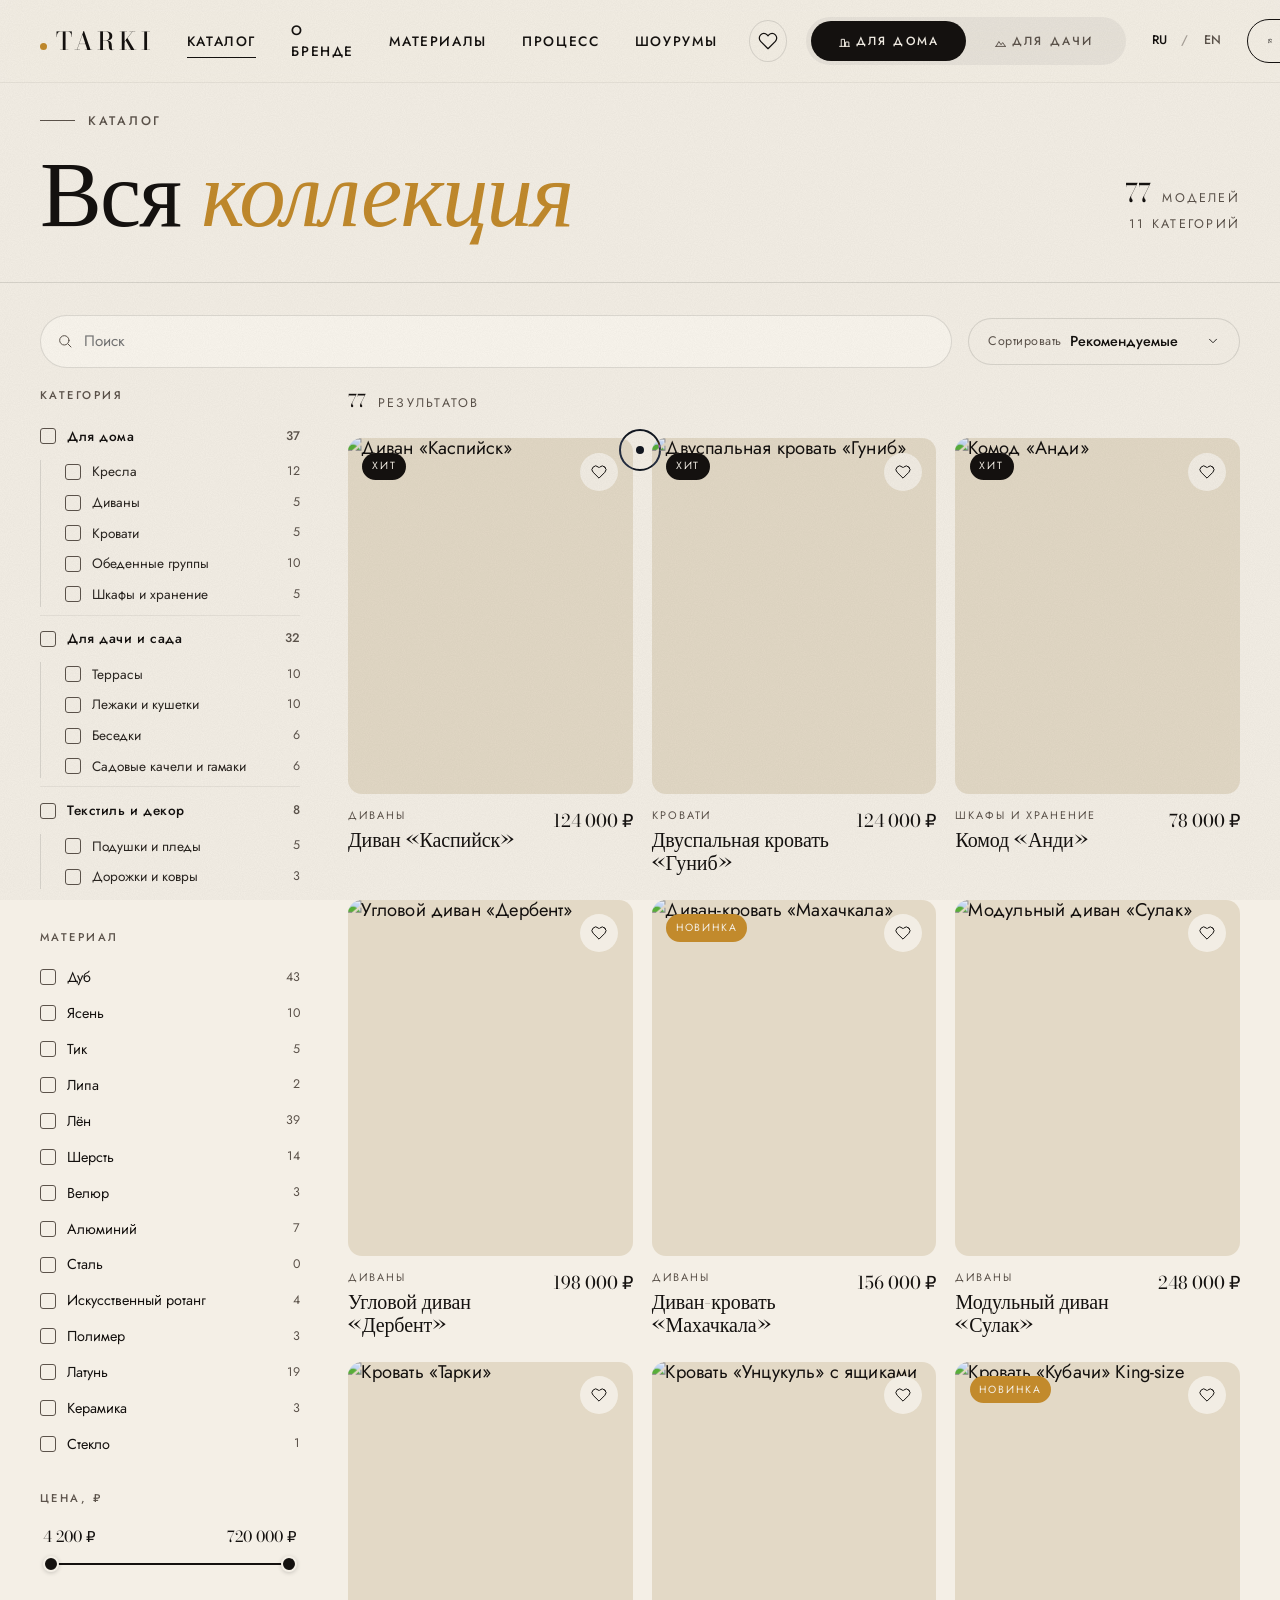
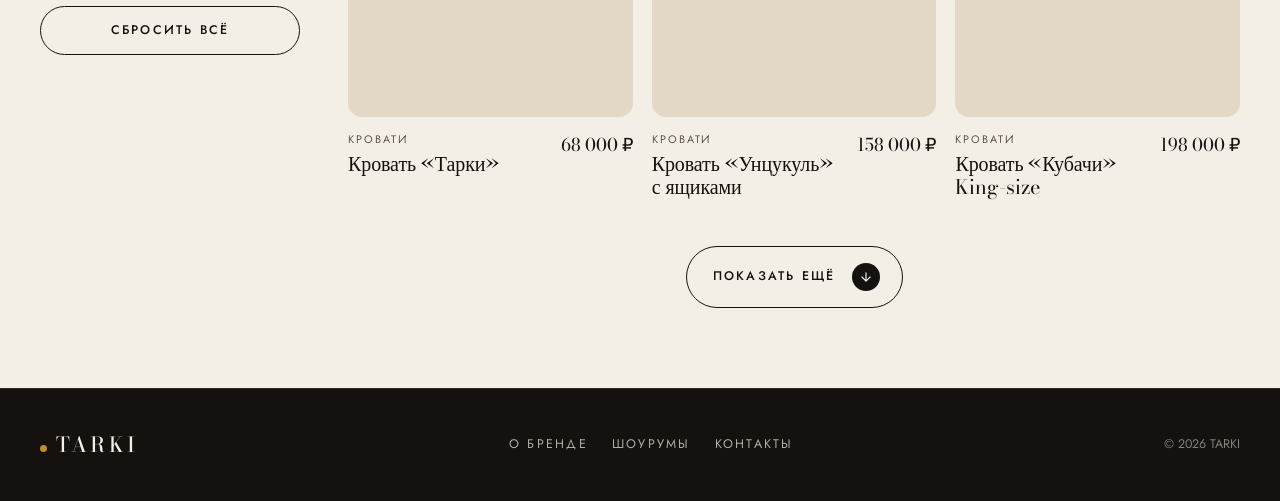
==== catalog.html @ 60099900 "Initial commit: TARKI furniture site Premium furniture brand site with dual home/dacha modes, full c" ====
<!DOCTYPE html>
<html lang="ru" data-lang="ru">
<head>
  <meta charset="UTF-8" />
  <meta name="viewport" content="width=device-width, initial-scale=1, viewport-fit=cover" />
  <meta name="theme-color" content="#14110F" />
  <meta http-equiv="Cache-Control" content="no-cache, no-store, must-revalidate" />
  <meta http-equiv="Pragma" content="no-cache" />
  <meta http-equiv="Expires" content="0" />
  <title data-ru="Каталог · TARKI" data-en="Catalog · TARKI">Каталог · TARKI</title>

  <link rel="preconnect" href="https://fonts.googleapis.com" />
  <link rel="preconnect" href="https://fonts.gstatic.com" crossorigin />
  <link rel="preconnect" href="https://images.unsplash.com" />
  <link href="https://fonts.googleapis.com/css2?family=Bodoni+Moda:ital,opsz,wght@0,6..96,400..700;1,6..96,400..700&family=Jost:wght@300;400;500;600&family=Yeseva+One&family=Spectral:ital,wght@0,300;0,400;0,500;0,600;1,400;1,500&family=Caveat:wght@500;600&display=swap" rel="stylesheet" />
  <link rel="stylesheet" href="styles.css" />
  <link rel="stylesheet" href="catalog.css" />
</head>
<body class="page-catalog">
  <div class="noise" aria-hidden="true"></div>
  <div class="cursor" aria-hidden="true"></div>
  <div class="cursor-dot" aria-hidden="true"></div>

  <!-- ============================================================
       NAV (shared)
       ============================================================ -->
  <header class="nav is-static" id="nav">
    <a href="index.html" class="brand" aria-label="TARKI">
      <span class="dot"></span>
      <span>TARKI</span>
    </a>

    <nav class="nav-menu" aria-label="Main">
      <a href="catalog.html" class="active" data-ru="Каталог" data-en="Catalog">Каталог</a>
      <a href="index.html#manifesto" data-ru="О бренде" data-en="Studio">О бренде</a>
      <a href="index.html#materials" data-ru="Материалы" data-en="Materials">Материалы</a>
      <a href="index.html#process" data-ru="Процесс" data-en="Process">Процесс</a>
      <a href="index.html#showrooms" data-ru="Шоурумы" data-en="Showrooms">Шоурумы</a>
    </nav>

    <div class="nav-right">
      <button class="icon-btn" id="openWishlist" aria-label="Избранное" data-magnetic>
        <svg viewBox="0 0 24 24" fill="none" stroke="currentColor" stroke-width="1.5" stroke-linecap="round" stroke-linejoin="round" width="20" height="20"><path d="M20.84 4.61a5.5 5.5 0 0 0-7.78 0L12 5.67l-1.06-1.06a5.5 5.5 0 0 0-7.78 7.78L12 21.23l8.84-8.84a5.5 5.5 0 0 0 0-7.78z"/></svg>
        <span class="badge" id="wishCount" hidden>0</span>
      </button>
      <div class="mode" role="group" aria-label="Стиль сайта">
        <span class="mode-pill" id="modePill"></span>
        <button data-mode-btn="city" class="active" aria-pressed="true" title="Для дома · дизайнерская мебель">
          <svg viewBox="0 0 24 24" fill="none" stroke="currentColor" stroke-width="1.8" stroke-linecap="round" stroke-linejoin="round" aria-hidden="true"><path d="M3 21h18M6 21V8h6v13M14 21v-8h6v8"/></svg>
          <span class="mode-label" data-ru="Для дома" data-en="For home">Для дома</span>
        </button>
        <button data-mode-btn="country" aria-pressed="false" title="Для дачи · загородный отдых">
          <svg viewBox="0 0 24 24" fill="none" stroke="currentColor" stroke-width="1.8" stroke-linecap="round" stroke-linejoin="round" aria-hidden="true"><path d="M3 21h18M4 21l5-9 4 6 3-4 5 7"/></svg>
          <span class="mode-label" data-ru="Для дачи" data-en="For dacha">Для дачи</span>
        </button>
      </div>
      <div class="lang" role="group" aria-label="Language">
        <button data-lang-btn="ru" class="active" aria-pressed="true">RU</button>
        <span class="sep">/</span>
        <button data-lang-btn="en" aria-pressed="false">EN</button>
      </div>
      <a class="btn-wa" href="https://wa.me/79280000000" data-magnetic target="_blank" rel="noopener">
        <svg viewBox="0 0 24 24" fill="currentColor" aria-hidden="true">
          <path d="M17.472 14.382c-.297-.149-1.758-.867-2.03-.967-.273-.099-.471-.148-.67.15-.197.297-.767.966-.94 1.164-.173.199-.347.223-.644.075-.297-.15-1.255-.463-2.39-1.475-.883-.788-1.48-1.761-1.653-2.059-.173-.297-.018-.458.13-.606.134-.133.298-.347.446-.52.149-.174.198-.298.298-.497.099-.198.05-.371-.025-.52-.075-.149-.669-1.612-.916-2.207-.242-.579-.487-.5-.669-.51-.173-.008-.371-.01-.57-.01-.198 0-.52.074-.792.372-.272.297-1.04 1.016-1.04 2.479 0 1.462 1.065 2.875 1.213 3.074.149.198 2.096 3.2 5.077 4.487.709.306 1.262.489 1.694.625.712.227 1.36.195 1.871.118.571-.085 1.758-.719 2.006-1.413.248-.694.248-1.289.173-1.413-.074-.124-.272-.198-.57-.347m-5.421 7.403h-.004a9.87 9.87 0 01-5.031-1.378l-.361-.214-3.741.982.998-3.648-.235-.374a9.86 9.86 0 01-1.51-5.26c.001-5.45 4.436-9.884 9.888-9.884 2.64 0 5.122 1.03 6.988 2.898a9.825 9.825 0 012.893 6.994c-.003 5.45-4.437 9.884-9.885 9.884m8.413-18.297A11.815 11.815 0 0012.05 0C5.495 0 .16 5.335.157 11.892c0 2.096.547 4.142 1.588 5.945L.057 24l6.305-1.654a11.882 11.882 0 005.683 1.448h.005c6.554 0 11.89-5.335 11.893-11.893A11.821 11.821 0 0020.885 3.488"/>
        </svg>
        <span>WhatsApp</span>
      </a>
      <button class="menu-toggle" aria-label="Меню" aria-expanded="false" id="menuToggle"><span></span><span></span></button>
    </div>
  </header>

  <nav class="mobile-panel" aria-label="Mobile" id="mobilePanel">
    <a href="catalog.html"><span>01</span><span data-ru="Каталог" data-en="Catalog">Каталог</span></a>
    <a href="index.html#manifesto"><span>02</span><span data-ru="О бренде" data-en="Studio">О бренде</span></a>
    <a href="index.html#materials"><span>03</span><span data-ru="Материалы" data-en="Materials">Материалы</span></a>
    <a href="index.html#process"><span>04</span><span data-ru="Процесс" data-en="Process">Процесс</span></a>
    <a href="index.html#showrooms"><span>05</span><span data-ru="Шоурумы" data-en="Showrooms">Шоурумы</span></a>
    <a href="index.html#contact"><span>06</span><span data-ru="Контакты" data-en="Contact">Контакты</span></a>
  </nav>

  <!-- ============================================================
       CATALOG HEADER
       ============================================================ -->
  <section class="cat-hero">
    <div class="container">
      <p class="eyebrow" data-ru="Каталог" data-en="Catalog">Каталог</p>
      <div class="cat-hero-row">
        <h1 class="serif" data-ru="Вся <em>коллекция</em>" data-en="Full <em>collection</em>">Вся <em>коллекция</em></h1>
        <div class="cat-hero-meta">
          <div><span class="num serif" id="totalCount">—</span> <span id="totalCountLabel" data-ru="моделей" data-en="pieces">моделей</span></div>
          <div><span id="categoriesCount">—</span> <span data-ru="категорий" data-en="categories">категорий</span></div>
        </div>
      </div>
    </div>
  </section>

  <!-- ============================================================
       CATALOG LAYOUT
       ============================================================ -->
  <section class="cat-layout">
    <div class="container">
      <!-- Search + sort + count bar -->
      <div class="toolbar">
        <div class="search-wrap">
          <svg viewBox="0 0 24 24" fill="none" stroke="currentColor" stroke-width="1.5" stroke-linecap="round" stroke-linejoin="round" aria-hidden="true"><circle cx="11" cy="11" r="7"/><path d="m21 21-4.3-4.3"/></svg>
          <input type="search" id="searchInput" placeholder="Поиск" data-placeholder-ru="Поиск по каталогу — «лежак», «дуб», «8 персон»" data-placeholder-en="Search the catalog — «lounger», «oak», «8 seats»" autocomplete="off" />
          <button class="search-clear" id="searchClear" aria-label="Очистить" hidden>
            <svg viewBox="0 0 24 24" fill="none" stroke="currentColor" stroke-width="1.5" stroke-linecap="round" stroke-linejoin="round" width="14" height="14"><path d="M18 6 6 18M6 6l12 12"/></svg>
          </button>
        </div>
        <div class="tool-right">
          <button class="filter-toggle" id="openFilters" aria-controls="filters">
            <svg viewBox="0 0 24 24" fill="none" stroke="currentColor" stroke-width="1.5" stroke-linecap="round" stroke-linejoin="round" width="16" height="16"><path d="M3 6h18M6 12h12M10 18h4"/></svg>
            <span data-ru="Фильтры" data-en="Filters">Фильтры</span>
            <span class="badge" id="filterCount" hidden>0</span>
          </button>
          <div class="sort-wrap">
            <label for="sortSelect" data-ru="Сортировать" data-en="Sort">Сортировать</label>
            <select id="sortSelect">
              <option value="featured" data-ru="Рекомендуемые" data-en="Featured">Рекомендуемые</option>
              <option value="new" data-ru="Сначала новинки" data-en="Newest first">Сначала новинки</option>
              <option value="price-asc" data-ru="Цена ↑" data-en="Price ↑">Цена ↑</option>
              <option value="price-desc" data-ru="Цена ↓" data-en="Price ↓">Цена ↓</option>
              <option value="name" data-ru="По названию" data-en="By name">По названию</option>
            </select>
            <svg viewBox="0 0 24 24" fill="none" stroke="currentColor" stroke-width="1.5" stroke-linecap="round" stroke-linejoin="round" width="14" height="14" aria-hidden="true"><path d="m6 9 6 6 6-6"/></svg>
          </div>
        </div>
      </div>

      <!-- Active filter chips -->
      <div class="chips" id="chips" hidden></div>

      <div class="cat-grid-wrap">
        <!-- FILTERS sidebar -->
        <aside class="filters" id="filters">
          <div class="filters-head">
            <h3 data-ru="Фильтры" data-en="Filters">Фильтры</h3>
            <button id="closeFilters" class="close-filters" aria-label="Закрыть фильтры">
              <svg viewBox="0 0 24 24" fill="none" stroke="currentColor" stroke-width="1.5" stroke-linecap="round" stroke-linejoin="round" width="20" height="20"><path d="M18 6 6 18M6 6l12 12"/></svg>
            </button>
          </div>

          <div class="filter-group">
            <h4 class="filter-title" data-ru="Категория" data-en="Category">Категория</h4>
            <ul class="filter-list" id="filterCategory"></ul>
          </div>

          <div class="filter-group">
            <h4 class="filter-title" data-ru="Материал" data-en="Material">Материал</h4>
            <ul class="filter-list" id="filterMaterial"></ul>
          </div>

          <div class="filter-group">
            <h4 class="filter-title" data-ru="Цена, ₽" data-en="Price, ₽">Цена, ₽</h4>
            <div class="range">
              <div class="range-vals">
                <span id="priceMinVal">0</span>
                <span id="priceMaxVal">0</span>
              </div>
              <div class="range-track">
                <div class="range-fill" id="rangeFill"></div>
                <input type="range" id="priceMin" min="0" max="100" step="1" value="0" />
                <input type="range" id="priceMax" min="0" max="100" step="1" value="100" />
              </div>
            </div>
          </div>

          <div class="filter-group" data-mode-scope="country">
            <h4 class="filter-title" data-ru="Вместимость" data-en="Capacity">Вместимость</h4>
            <ul class="filter-list" id="filterCapacity">
              <li><label><input type="checkbox" data-cap="1"/><span data-ru="1 место" data-en="1 seat">1 место</span></label></li>
              <li><label><input type="checkbox" data-cap="2"/><span data-ru="2 места" data-en="2 seats">2 места</span></label></li>
              <li><label><input type="checkbox" data-cap="4"/><span data-ru="3–4 персоны" data-en="3–4 people">3–4 персоны</span></label></li>
              <li><label><input type="checkbox" data-cap="8"/><span data-ru="5–8 персон" data-en="5–8 people">5–8 персон</span></label></li>
              <li><label><input type="checkbox" data-cap="12"/><span data-ru="9–12 персон" data-en="9–12 people">9–12 персон</span></label></li>
              <li><label><input type="checkbox" data-cap="20"/><span data-ru="13+ персон" data-en="13+ people">13+ персон</span></label></li>
            </ul>
          </div>

          <div class="filter-group" data-mode-scope="country">
            <h4 class="filter-title" data-ru="Сценарий" data-en="Scenario">Сценарий</h4>
            <ul class="filter-list" id="filterScenario">
              <li><label><input type="checkbox" data-scn="intimate"/><span data-ru="Для двоих и уединения" data-en="Intimate / two-person">Для двоих и уединения</span></label></li>
              <li><label><input type="checkbox" data-scn="family"/><span data-ru="Для семьи (3–6 чел.)" data-en="Family (3–6)">Для семьи (3–6 чел.)</span></label></li>
              <li><label><input type="checkbox" data-scn="gathering"/><span data-ru="Для большой компании (7+)" data-en="Large gathering (7+)">Для большой компании (7+)</span></label></li>
              <li><label><input type="checkbox" data-scn="dining"/><span data-ru="Для застолий" data-en="Dining">Для застолий</span></label></li>
              <li><label><input type="checkbox" data-scn="garden"/><span data-ru="В сад и у бассейна" data-en="Garden & poolside">В сад и у бассейна</span></label></li>
            </ul>
          </div>

          <div class="filter-group" data-mode-scope="country">
            <h4 class="filter-title" data-ru="Особое" data-en="Tag">Особое</h4>
            <ul class="filter-list">
              <li><label><input type="checkbox" id="flagNew"/><span data-ru="Новинки" data-en="New">Новинки</span></label></li>
              <li><label><input type="checkbox" id="flagBest"/><span data-ru="Хит сезона" data-en="Bestseller">Хит сезона</span></label></li>
            </ul>
          </div>

          <button class="reset-btn" id="resetFilters" data-ru="Сбросить всё" data-en="Reset all">Сбросить всё</button>
        </aside>

        <!-- PRODUCT GRID -->
        <div class="cat-main">
          <div class="result-count">
            <span id="resultCount">62</span>
            <span data-ru="результатов" data-en="results">результатов</span>
          </div>

          <div class="product-grid" id="productGrid">
            <!-- cards injected by catalog.js -->
          </div>

          <!-- empty state -->
          <div class="empty" id="emptyState" hidden>
            <svg viewBox="0 0 64 64" fill="none" stroke="currentColor" stroke-width="1.2" width="48" height="48"><circle cx="28" cy="28" r="20"/><path d="m44 44 14 14"/></svg>
            <h3 class="serif" data-ru="Ничего не нашлось" data-en="No matches">Ничего не нашлось</h3>
            <p data-ru="Попробуйте сбросить фильтры или изменить поисковый запрос." data-en="Try resetting filters or changing the search query.">Попробуйте сбросить фильтры или изменить поисковый запрос.</p>
            <button class="reset-btn" onclick="document.getElementById('resetFilters').click()" data-ru="Сбросить фильтры" data-en="Reset filters">Сбросить фильтры</button>
          </div>

          <div class="load-more-wrap" id="loadMoreWrap" hidden>
            <button class="load-more" id="loadMoreBtn" data-magnetic>
              <span data-ru="Показать ещё" data-en="Load more">Показать ещё</span>
              <span class="arrow"><svg viewBox="0 0 24 24" fill="none" stroke="currentColor" stroke-width="2" stroke-linecap="round" stroke-linejoin="round" width="14" height="14"><path d="M12 5v14M5 12l7 7 7-7"/></svg></span>
            </button>
          </div>
        </div>
      </div>
    </div>
  </section>

  <!-- backdrop for filters drawer on mobile -->
  <div class="backdrop" id="backdrop"></div>

  <!-- ============================================================
       QUICK VIEW modal
       ============================================================ -->
  <div class="quickview" id="quickview" aria-hidden="true">
    <div class="qv-backdrop"></div>
    <div class="qv-panel">
      <button class="qv-close" id="qvClose" aria-label="Закрыть">
        <svg viewBox="0 0 24 24" fill="none" stroke="currentColor" stroke-width="1.5" stroke-linecap="round" stroke-linejoin="round" width="22" height="22"><path d="M18 6 6 18M6 6l12 12"/></svg>
      </button>
      <div class="qv-content" id="qvContent"><!-- injected --></div>
    </div>
  </div>

  <!-- ============================================================
       WISHLIST drawer
       ============================================================ -->
  <div class="wishlist" id="wishlist" aria-hidden="true">
    <div class="wl-backdrop"></div>
    <div class="wl-panel">
      <div class="wl-head">
        <h3 class="serif" data-ru="Избранное" data-en="Wishlist">Избранное</h3>
        <button class="wl-close" id="wlClose" aria-label="Закрыть">
          <svg viewBox="0 0 24 24" fill="none" stroke="currentColor" stroke-width="1.5" stroke-linecap="round" stroke-linejoin="round" width="22" height="22"><path d="M18 6 6 18M6 6l12 12"/></svg>
        </button>
      </div>
      <div class="wl-body" id="wlBody"><!-- injected --></div>
    </div>
  </div>

  <!-- ============================================================
       FOOTER (mini)
       ============================================================ -->
  <footer class="footer-mini">
    <div class="container">
      <a href="index.html" class="brand" style="color:var(--paper)"><span class="dot"></span><span>TARKI</span></a>
      <div class="foot-links">
        <a href="index.html#manifesto" data-ru="О бренде" data-en="Studio">О бренде</a>
        <a href="index.html#showrooms" data-ru="Шоурумы" data-en="Showrooms">Шоурумы</a>
        <a href="index.html#contact" data-ru="Контакты" data-en="Contact">Контакты</a>
      </div>
      <div class="foot-cr">© 2026 TARKI</div>
    </div>
  </footer>

  <script src="products.js"></script>
  <script src="affinity.js"></script>
  <script src="wishlist.js"></script>
  <script src="script.js"></script>
  <script src="catalog.js"></script>
</body>
</html>
---- styles.css ----
/* ==========================================================================
   TARKI — Premium dacha furniture, Dagestan
   Design system: warm minimalism, editorial type, slow ceremonial motion
   ========================================================================== */

:root {
  /* ----- CITY (default) — warm naturals with deep amber accent ----- */
  --ink:          #14110F;
  --ink-soft:     #2A2520;
  --ink-mute:     #5C534B;
  --paper:        #F4EFE6;
  --paper-warm:   #EFE7D8;
  --paper-soft:   #FAF6EE;
  --linen:        #E3D9C6;
  --clay:         #B45A2A;
  --ochre:        #C28A2C;
  --gold:         #A57821;
  --line:         rgba(20, 17, 15, 0.12);
  --line-soft:    rgba(20, 17, 15, 0.06);

  /* fonts (CITY default) */
  --font-display: 'Bodoni Moda', 'Times New Roman', serif;
  --font-body:    'Jost', system-ui, -apple-system, sans-serif;
  --font-accent:  'Bodoni Moda', serif; /* for em / italic */
  --display-letterspace: -0.02em;
  --display-line: 0.95;

  /* radius (CITY = sharper, gallery-like) */
  --radius:    4px;
  --radius-lg: 14px;

  /* fluid scale */
  --fs-xs:    clamp(0.72rem, 0.7rem + 0.1vw, 0.78rem);
  --fs-sm:    clamp(0.85rem, 0.82rem + 0.15vw, 0.95rem);
  --fs-base:  clamp(1rem, 0.95rem + 0.25vw, 1.125rem);
  --fs-lg:    clamp(1.25rem, 1.1rem + 0.7vw, 1.6rem);
  --fs-xl:    clamp(1.8rem, 1.4rem + 1.8vw, 2.8rem);
  --fs-2xl:   clamp(2.6rem, 1.8rem + 4vw, 5rem);
  --fs-3xl:   clamp(3.6rem, 2.4rem + 7vw, 9rem);
  --fs-display: clamp(4.5rem, 3rem + 12vw, 14rem);

  --gutter:  clamp(1.25rem, 4vw, 2.5rem);
  --section: clamp(5rem, 9vw, 9rem);

  --ease-out:    cubic-bezier(0.22, 1, 0.36, 1);
  --ease-in-out: cubic-bezier(0.65, 0, 0.35, 1);
  --ease-soft:   cubic-bezier(0.4, 0, 0.2, 1);
}

/* ============================================================
   COUNTRY THEME — Dagestani village
   Sun-baked clay, terracotta, vineyard green, handwoven warmth
   ============================================================ */
[data-mode="country"] {
  --ink:          #2D1F14;    /* deep peat — warmer than black */
  --ink-soft:     #3D2A1A;
  --ink-mute:     #7A5E3F;
  --paper:        #EFE0C8;    /* sun-baked clay */
  --paper-warm:   #E7D6B8;
  --paper-soft:   #F4E8D4;
  --linen:        #D9C49C;
  --clay:         #A8542C;
  --ochre:        #B8542C;    /* terracotta primary accent */
  --gold:         #5E6E3A;    /* vineyard green secondary */
  --line:         rgba(45, 31, 20, 0.18);
  --line-soft:    rgba(45, 31, 20, 0.08);

  /* fonts (COUNTRY = handcrafted antiqua) */
  --font-display: 'Yeseva One', 'Bodoni Moda', serif;
  --font-body:    'Spectral', 'Georgia', serif;
  --font-accent:  'Caveat', 'Yeseva One', cursive; /* handwritten flourish */
  --display-letterspace: 0em;
  --display-line: 1.02;

  /* organic radii */
  --radius:    6px;
  --radius-lg: 22px;
}

/* ------------ reset ------------- */
*, *::before, *::after { box-sizing: border-box; }
* { margin: 0; padding: 0; }
html { -webkit-text-size-adjust: 100%; scroll-behavior: smooth; }
body {
  font-family: var(--font-body);
  font-size: var(--fs-base);
  font-weight: 400;
  line-height: 1.55;
  color: var(--ink);
  background: var(--paper);
  -webkit-font-smoothing: antialiased;
  -moz-osx-font-smoothing: grayscale;
  text-rendering: optimizeLegibility;
  overflow-x: hidden;
  /* smooth theme transition */
  transition: background-color 0.6s var(--ease-out), color 0.6s var(--ease-out);
}
body * {
  transition-property: background-color, color, border-color, fill, stroke;
  transition-duration: 0.6s;
  transition-timing-function: cubic-bezier(0.22, 1, 0.36, 1);
}
/* Don't run theme transitions on initial load — set by JS after first paint */
.no-theme-tx, .no-theme-tx * { transition: none !important; }

/* ============================================================
   MODE TOGGLE — city / country switcher
   ============================================================ */
.mode {
  /* Grid (1fr 1fr) guarantees both buttons get exactly the same
     width regardless of which label is longer — the pill no longer
     visibly resizes when it slides between them. */
  display: inline-grid;
  grid-template-columns: 1fr 1fr;
  align-items: center;
  min-width: 320px;
  padding: 0.3rem;
  background: rgba(20,17,15,0.05);
  border-radius: 999px;
  position: relative;
}
[data-mode="country"] .mode { background: rgba(45,31,20,0.08); }
.mode button {
  display: inline-flex;
  align-items: center;
  justify-content: center;
  font-size: 0.74rem;
  letter-spacing: 0.18em;
  text-transform: uppercase;
  font-weight: 500;
  padding: 0.65rem 1rem;
  border-radius: 999px;
  color: var(--ink-mute);
  position: relative;
  transition: color 0.35s var(--ease-out);
  z-index: 1;
  white-space: nowrap;
}
.mode button.active { color: var(--paper); }
.mode .mode-pill {
  position: absolute;
  top: 4px; bottom: 4px;
  background: var(--ink);
  border-radius: 999px;
  transition: left 0.5s var(--ease-out), width 0.5s var(--ease-out);
  z-index: 0;
}
[data-mode="country"] .mode .mode-pill { background: var(--ochre); }
.mode button svg {
  width: 13px; height: 13px;
  display: inline-block;
  vertical-align: middle;
  margin-right: 0.3rem;
}

/* Hide mode toggle text on small screens */
@media (max-width: 540px) {
  .mode button .mode-label { display: none; }
  .mode button { padding: 0.4rem 0.5rem; }
  .mode button svg { margin-right: 0; }
}
img, picture, svg, video { display: block; max-width: 100%; height: auto; }
img { object-fit: cover; }
button { font: inherit; color: inherit; background: none; border: none; cursor: pointer; }
a { color: inherit; text-decoration: none; }
ul { list-style: none; }
input, textarea, select { font: inherit; color: inherit; }
::selection { background: var(--ink); color: var(--paper); }

/* ------------ typography ------------- */
.serif {
  font-family: var(--font-display);
  font-weight: 400;
  letter-spacing: var(--display-letterspace);
  line-height: var(--display-line);
}
.eyebrow {
  font-size: var(--fs-xs);
  letter-spacing: 0.22em;
  text-transform: uppercase;
  font-weight: 500;
  color: var(--ink-mute);
}
.eyebrow::before {
  content: "";
  display: inline-block;
  width: 2.2rem;
  height: 1px;
  background: currentColor;
  vertical-align: middle;
  margin-right: 0.8rem;
  transform: translateY(-2px);
}
em { font-style: italic; font-family: var(--font-accent); font-weight: 400; }
[data-mode="country"] em { font-style: normal; line-height: 0.9; }

/* ------------ utility ------------- */
.container {
  width: 100%;
  max-width: 1480px;
  margin-inline: auto;
  padding-inline: var(--gutter);
}
.section { padding-block: var(--section); }
.grid { display: grid; gap: var(--gutter); }
.flex { display: flex; }

/* ------------ noise overlay ------------- */
.noise {
  position: fixed;
  inset: 0;
  pointer-events: none;
  z-index: 80;
  opacity: 0.05;
  mix-blend-mode: multiply;
  background-image: url("data:image/svg+xml,%3Csvg viewBox='0 0 200 200' xmlns='http://www.w3.org/2000/svg'%3E%3Cfilter id='n'%3E%3CfeTurbulence type='fractalNoise' baseFrequency='0.85' numOctaves='3' stitchTiles='stitch'/%3E%3CfeColorMatrix values='0 0 0 0 0  0 0 0 0 0  0 0 0 0 0  0 0 0 0.9 0'/%3E%3C/filter%3E%3Crect width='100%25' height='100%25' filter='url(%23n)'/%3E%3C/svg%3E");
  background-size: 180px 180px;
}

/* ------------ custom cursor (desktop only) ------------- */
.cursor, .cursor-dot {
  position: fixed;
  top: 0; left: 0;
  pointer-events: none;
  z-index: 100;
  border-radius: 50%;
  transform: translate(-50%, -50%);
  transition: opacity 0.3s ease, width 0.35s var(--ease-out), height 0.35s var(--ease-out),
              background 0.3s ease, border-color 0.3s ease, mix-blend-mode 0.2s ease;
  will-change: transform;
  display: none;
}
.cursor {
  width: 42px; height: 42px;
  border: 2px solid #FFFFFF;
  mix-blend-mode: difference;
  background: transparent;
}
.cursor-dot {
  width: 8px; height: 8px;
  background: #FFFFFF;
  mix-blend-mode: difference;
}
.cursor.is-hover { width: 76px; height: 76px; border-color: #FFFFFF; background: rgba(255,255,255,0.04); }
.cursor.is-drag  { width: 96px; height: 96px; border-color: #FFFFFF; background: rgba(255,255,255,0.08); }
.cursor.is-drag::after {
  content: "→";
  position: absolute;
  inset: 0;
  display: grid;
  place-items: center;
  font-family: var(--font-display);
  color: #FFFFFF;
  font-size: 1.1rem;
}
@media (hover: hover) and (pointer: fine) {
  .cursor, .cursor-dot { display: block; }
  body { cursor: none; }
  a, button, [data-magnetic], input, textarea, select { cursor: none; }
}

/* ------------ nav ------------- */
.nav {
  position: fixed;
  top: 0; left: 0; right: 0;
  z-index: 50;
  padding: 1.25rem var(--gutter);
  display: grid;
  grid-template-columns: 1fr auto 1fr;
  align-items: center;
  gap: 2rem;
  transition: padding 0.4s var(--ease-out), background 0.4s var(--ease-out);
}
.nav.is-scrolled {
  padding-block: 0.75rem;
  background: rgba(244, 239, 230, 0.85);
  backdrop-filter: blur(20px) saturate(140%);
  -webkit-backdrop-filter: blur(20px) saturate(140%);
  border-bottom: 1px solid var(--line-soft);
}
.brand {
  display: inline-flex;
  align-items: baseline;
  gap: 0.55rem;
  font-family: var(--font-display);
  font-size: 1.55rem;
  letter-spacing: 0.16em;
  font-weight: 500;
}
.brand .dot {
  width: 7px; height: 7px;
  border-radius: 50%;
  background: var(--ochre);
  display: inline-block;
  margin-bottom: 0.18em;
}
.nav-menu {
  display: flex;
  gap: 2.2rem;
  align-items: center;
  font-size: 0.85rem;
  letter-spacing: 0.12em;
  text-transform: uppercase;
}
.nav-menu a {
  position: relative;
  padding: 0.4rem 0;
  font-weight: 500;
  color: var(--ink);
}
.nav-menu a::after {
  content: "";
  position: absolute;
  inset: auto 0 0 0;
  height: 1px;
  background: currentColor;
  transform-origin: right;
  transform: scaleX(0);
  transition: transform 0.5s var(--ease-out);
}
.nav-menu a:hover::after { transform-origin: left; transform: scaleX(1); }
.nav-right {
  display: flex;
  justify-content: flex-end;
  gap: 1.2rem;
  align-items: center;
}
.lang {
  display: flex;
  gap: 0.4rem;
  align-items: center;
  font-size: 0.78rem;
  letter-spacing: 0.18em;
  font-weight: 500;
}
.lang button {
  padding: 0.35rem 0.45rem;
  border-radius: 2px;
  color: var(--ink-mute);
  transition: color 0.3s ease;
}
.lang button.active { color: var(--ink); }
.lang .sep { color: var(--ink-mute); opacity: 0.5; }
.btn-wa {
  display: inline-flex;
  align-items: center;
  gap: 0.6rem;
  padding: 0.7rem 1.25rem;
  border: 1px solid var(--ink);
  border-radius: 999px;
  font-size: 0.8rem;
  letter-spacing: 0.16em;
  text-transform: uppercase;
  font-weight: 500;
  overflow: hidden;
  position: relative;
  isolation: isolate;
  transition: color 0.45s var(--ease-out), border-color 0.45s var(--ease-out);
}
.btn-wa::before {
  content: "";
  position: absolute;
  inset: 0;
  background: var(--ink);
  transform: translateY(100%);
  transition: transform 0.55s var(--ease-out);
  z-index: -1;
}
.btn-wa:hover { color: var(--paper); border-color: var(--ink); }
.btn-wa:hover::before { transform: translateY(0); }
.btn-wa svg { width: 16px; height: 16px; }

.menu-toggle {
  display: none;
  width: 44px; height: 44px;
  position: relative;
  border-radius: 50%;
}
.menu-toggle span {
  position: absolute;
  left: 12px; right: 12px;
  height: 1px;
  background: var(--ink);
  transition: transform 0.4s var(--ease-out), opacity 0.3s ease;
}
.menu-toggle span:nth-child(1) { top: 18px; }
.menu-toggle span:nth-child(2) { top: 26px; }
.is-mobile-open .menu-toggle span:nth-child(1) { transform: translateY(4px) rotate(45deg); }
.is-mobile-open .menu-toggle span:nth-child(2) { transform: translateY(-4px) rotate(-45deg); }

@media (max-width: 900px) {
  .nav { grid-template-columns: 1fr auto; }
  .nav-menu, .btn-wa { display: none; }
  .nav-right { gap: 0.8rem; }
  .menu-toggle { display: inline-flex; }

  .mobile-panel {
    position: fixed;
    inset: 0;
    background: var(--paper);
    z-index: 45;
    padding: 6rem var(--gutter) 2rem;
    transform: translateY(-100%);
    transition: transform 0.7s var(--ease-out);
    display: flex;
    flex-direction: column;
    gap: 2rem;
  }
  .is-mobile-open .mobile-panel { transform: translateY(0); }
  .mobile-panel a {
    font-family: var(--font-display);
    font-size: 2.2rem;
    border-bottom: 1px solid var(--line);
    padding-block: 1rem;
    display: flex;
    justify-content: space-between;
    align-items: center;
  }
  .mobile-panel a span { font-family: var(--font-body); font-size: 0.7rem; color: var(--ink-mute); letter-spacing: 0.2em; }
}
@media (min-width: 901px) {
  .mobile-panel { display: none; }
}

/* ============================================================
   HERO
   ============================================================ */
.hero {
  position: relative;
  min-height: 100vh;
  min-height: 100svh;
  display: grid;
  grid-template-rows: auto 1fr auto;
  padding: 7rem var(--gutter) 2rem;
  overflow: hidden;
  isolation: isolate;
}
.hero-bg {
  position: absolute;
  inset: 0;
  z-index: -1;
}
.hero-bg::after {
  content: "";
  position: absolute;
  inset: 0;
  background: linear-gradient(
    to bottom,
    rgba(244, 239, 230, 0) 30%,
    rgba(244, 239, 230, 0.4) 75%,
    rgba(244, 239, 230, 0.95) 100%
  );
  pointer-events: none;
}
.hero-media {
  position: absolute;
  inset: 0;
  overflow: hidden;
  clip-path: inset(8% 6% 12% 6% round 14px);
  will-change: clip-path, transform;
  transition: clip-path 1.6s var(--ease-out);
}
.hero.is-loaded .hero-media { clip-path: inset(0 0 0 0 round 0); }
.hero-media img {
  width: 100%;
  height: 100%;
  object-fit: cover;
  transform: scale(1.15);
  will-change: transform;
  transition: transform 1.8s var(--ease-out);
}
.hero.is-loaded .hero-media img { transform: scale(1); }
.hero-media::after {
  content: "";
  position: absolute;
  inset: 0;
  background: linear-gradient(to top, rgba(20,17,15,0.55) 0%, rgba(20,17,15,0.18) 40%, rgba(20,17,15,0.35) 100%);
}

.hero-top {
  position: relative;
  display: flex;
  justify-content: space-between;
  align-items: flex-start;
  color: var(--paper);
  z-index: 2;
}
.hero-top .small {
  font-size: 0.78rem;
  letter-spacing: 0.22em;
  text-transform: uppercase;
  display: flex;
  flex-direction: column;
  gap: 0.45rem;
  font-weight: 400;
}
.hero-top .small span:first-child { opacity: 0.7; }

.hero-headline {
  font-family: var(--font-display);
  font-size: var(--fs-display);
  color: var(--paper);
  line-height: 0.86;
  letter-spacing: -0.02em;
  font-weight: 400;
  position: relative;
  z-index: 2;
  align-self: end;
  margin-bottom: 4rem;
}
.hero-headline .line { display: block; overflow: hidden; padding-block: 0.04em; }
.hero-headline .line span {
  display: inline-block;
  transform: translateY(110%);
  opacity: 0;
}
.hero.is-loaded .hero-headline .line span {
  animation: rise 1.4s var(--ease-out) forwards;
}
.hero.is-loaded .hero-headline .line:nth-child(1) span { animation-delay: 0.5s; }
.hero.is-loaded .hero-headline .line:nth-child(2) span { animation-delay: 0.62s; }
.hero.is-loaded .hero-headline .line:nth-child(3) span { animation-delay: 0.74s; }
.hero-headline em { color: var(--ochre); }

@keyframes rise {
  to { transform: translateY(0); opacity: 1; }
}

.hero-bottom {
  position: relative;
  z-index: 2;
  color: var(--paper);
  display: grid;
  grid-template-columns: 1fr auto;
  gap: 2.5rem;
  align-items: end;
  padding-top: 2.5rem;
  border-top: 1px solid rgba(244, 239, 230, 0.22);
}
.hero-tag {
  max-width: 46ch;
  font-size: 1rem;
  line-height: 1.55;
  opacity: 0.92;
}
.hero-cta-row {
  display: flex;
  gap: 1rem;
  align-items: center;
}
.hero-cta {
  position: relative;
  display: inline-flex;
  align-items: center;
  gap: 1rem;
  padding: 1.1rem 1.8rem 1.1rem 2rem;
  border-radius: 999px;
  background: var(--paper);
  color: var(--ink);
  font-size: 0.82rem;
  letter-spacing: 0.18em;
  text-transform: uppercase;
  font-weight: 500;
  overflow: hidden;
  isolation: isolate;
  transition: color 0.5s var(--ease-out);
}
.hero-cta::before {
  content: "";
  position: absolute;
  inset: 0;
  background: var(--ink);
  border-radius: 999px;
  transform: scale(0);
  transform-origin: left center;
  transition: transform 0.6s var(--ease-out);
  z-index: -1;
}
.hero-cta:hover { color: var(--paper); }
.hero-cta:hover::before { transform: scale(1); }
.hero-cta .arrow {
  width: 32px; height: 32px;
  border-radius: 50%;
  display: grid; place-items: center;
  background: var(--ink);
  color: var(--paper);
  transition: background 0.4s var(--ease-out), color 0.4s var(--ease-out);
}
.hero-cta:hover .arrow { background: var(--paper); color: var(--ink); }
.hero-cta .arrow svg { width: 14px; height: 14px; }

.scroll-cue {
  position: absolute;
  left: 50%;
  bottom: 2rem;
  transform: translateX(-50%);
  z-index: 3;
  font-size: 0.7rem;
  letter-spacing: 0.3em;
  color: var(--paper);
  text-transform: uppercase;
  display: flex;
  flex-direction: column;
  align-items: center;
  gap: 0.6rem;
  opacity: 0.85;
}
.scroll-cue .bar {
  width: 1px; height: 50px;
  background: linear-gradient(to bottom, transparent, var(--paper));
  position: relative;
  overflow: hidden;
}
.scroll-cue .bar::after {
  content: "";
  position: absolute;
  inset: 0;
  background: var(--paper);
  animation: scrollPulse 2.4s var(--ease-in-out) infinite;
}
@keyframes scrollPulse {
  0%   { transform: translateY(-100%); }
  100% { transform: translateY(100%); }
}

@media (max-width: 760px) {
  .hero { padding: 5.5rem 1.25rem 1.5rem; }
  .hero-bottom { grid-template-columns: 1fr; gap: 1.4rem; padding-top: 1.6rem; }
  .hero-bottom .hero-tag { max-width: none; font-size: 0.95rem; }
  .hero-headline { margin-bottom: 1.4rem; font-size: clamp(3.6rem, 14vw, 5.5rem); }
  .hero-top { flex-direction: column; gap: 0.8rem; }
  .hero-top .small { font-size: 0.66rem; letter-spacing: 0.18em; }
  .hero-top .small:last-child { text-align: left !important; opacity: 0.7; }
  .scroll-cue { display: none; }
  .hero-cta { padding: 1rem 1.4rem 1rem 1.6rem; font-size: 0.78rem; }
  .hero-cta .arrow { width: 28px; height: 28px; }
  .hero-media { clip-path: inset(0 0 0 0 round 0); }
  .marquee-track { gap: 2.4rem; animation-duration: 28s; }
  .marquee-item { gap: 1.4rem; }
}

/* ============================================================
   MARQUEE
   ============================================================ */
.marquee {
  position: relative;
  overflow: hidden;
  padding-block: 1.5rem;
  border-top: 1px solid var(--line);
  border-bottom: 1px solid var(--line);
  background: var(--paper);
}
.marquee-track {
  display: flex;
  gap: 4rem;
  width: max-content;
  animation: marquee 38s linear infinite;
  will-change: transform;
}
.marquee:hover .marquee-track { animation-play-state: paused; }
.marquee-item {
  display: inline-flex;
  align-items: center;
  gap: 2.5rem;
  font-family: var(--font-display);
  font-style: italic;
  font-size: clamp(1.4rem, 1rem + 2vw, 2.2rem);
  color: var(--ink);
  white-space: nowrap;
}
.marquee-item .star {
  width: 22px; height: 22px;
  color: var(--ochre);
  flex-shrink: 0;
  animation: spin 14s linear infinite;
}
@keyframes marquee {
  from { transform: translate3d(0, 0, 0); }
  to   { transform: translate3d(-50%, 0, 0); }
}
@keyframes spin { to { transform: rotate(360deg); } }

/* ============================================================
   MANIFESTO
   ============================================================ */
.manifesto {
  padding-top: var(--section);
  padding-bottom: clamp(2rem, 3vw, 3.5rem);
  background: var(--paper);
}
.manifesto .container {
  display: grid;
  grid-template-columns: 1fr;
  gap: 3rem;
}
.manifesto-head {
  display: grid;
  grid-template-columns: 1fr 2fr;
  gap: 3rem;
  align-items: start;
}
.manifesto-text {
  font-family: var(--font-display);
  font-size: clamp(1.8rem, 1.2rem + 2vw, 3.1rem);
  line-height: 1.18;
  font-weight: 400;
  letter-spacing: -0.01em;
  max-width: 22ch;
}
.manifesto-text em { color: var(--ochre); }
.manifesto-side p {
  max-width: 38ch;
  font-size: 1.02rem;
  line-height: 1.7;
  color: var(--ink-soft);
  margin-bottom: 1.2rem;
}

.manifesto-grid {
  display: grid;
  grid-template-columns: repeat(12, 1fr);
  gap: 1.5rem;
  margin-top: 3rem;
}
.manifesto-grid .m-img {
  position: relative;
  overflow: hidden;
  border-radius: var(--radius-lg);
  aspect-ratio: 4/5;
}
.manifesto-grid .m-img img {
  width: 100%; height: 100%; object-fit: cover;
  transition: transform 1.2s var(--ease-out);
}
.manifesto-grid .m-img:hover img { transform: scale(1.05); }
.manifesto-grid .m-img:nth-child(1) { grid-column: 1/6; aspect-ratio: 4/5; }
.manifesto-grid .m-img:nth-child(2) { grid-column: 6/10; aspect-ratio: 4/4; margin-top: 5rem; }
.manifesto-grid .m-img:nth-child(3) { grid-column: 10/13; aspect-ratio: 3/4; }

@media (max-width: 900px) {
  .manifesto-head { grid-template-columns: 1fr; }
  .manifesto-grid .m-img:nth-child(1) { grid-column: 1/13; }
  .manifesto-grid .m-img:nth-child(2) { grid-column: 1/8; margin-top: 0; }
  .manifesto-grid .m-img:nth-child(3) { grid-column: 8/13; }
}

/* ============================================================
   SECTION HEAD common
   ============================================================ */
.section-head {
  display: grid;
  grid-template-columns: 1fr 2fr;
  gap: 3rem;
  align-items: end;
  margin-bottom: 4rem;
}
.section-head h2 {
  font-family: var(--font-display);
  font-size: var(--fs-2xl);
  line-height: 0.95;
  font-weight: 400;
  letter-spacing: -0.02em;
}
.section-head h2 em { color: var(--ochre); }
.section-head .head-side {
  max-width: 42ch;
  color: var(--ink-soft);
  font-size: 1.02rem;
  line-height: 1.65;
}
@media (max-width: 900px) {
  .section-head { grid-template-columns: 1fr; gap: 1.5rem; }
}

/* ============================================================
   COLLECTION grid (featured products)
   ============================================================ */
.collection {
  background: var(--paper-soft);
  padding-block: var(--section);
}
.collection-grid {
  display: grid;
  grid-template-columns: repeat(12, 1fr);
  grid-auto-rows: minmax(280px, auto);
  gap: 1.6rem;
  /* Crossfade when mode flips and homepage.js re-renders the slots. */
  transition: opacity 0.35s var(--ease-out);
}
.collection-grid.is-swapping { opacity: 0; }
.product {
  position: relative;
  overflow: hidden;
  border-radius: var(--radius-lg);
  background: var(--linen);
  isolation: isolate;
  transition: transform 0.7s var(--ease-out);
}
.product .img {
  position: absolute;
  inset: 0;
  overflow: hidden;
}
.product .img img {
  width: 100%; height: 100%;
  object-fit: cover;
  transform: scale(1.02);
  transition: transform 1.4s var(--ease-out), filter 0.6s ease;
  will-change: transform;
}
.product:hover .img img { transform: scale(1.07); filter: brightness(0.92); }
.product .meta {
  position: absolute;
  inset: auto 0 0 0;
  padding: 1.4rem 1.6rem 1.4rem;
  display: flex;
  justify-content: space-between;
  align-items: flex-end;
  color: var(--paper);
  z-index: 2;
}
.product .meta::before {
  content: "";
  position: absolute;
  inset: -60% 0 0 0;
  background: linear-gradient(to top, rgba(20,17,15,0.78), transparent);
  pointer-events: none;
  z-index: -1;
}
.product .meta h3 {
  font-family: var(--font-display);
  font-size: clamp(1.3rem, 0.95rem + 1.3vw, 2rem);
  font-weight: 400;
  line-height: 1.05;
}
.product .meta p {
  font-size: 0.78rem;
  text-transform: uppercase;
  letter-spacing: 0.18em;
  margin-top: 0.5rem;
  opacity: 0.85;
}
.product .price {
  font-family: var(--font-display);
  font-size: 1.1rem;
  font-weight: 400;
  white-space: nowrap;
}
.product .tag {
  position: absolute;
  top: 1.2rem;
  left: 1.2rem;
  z-index: 2;
  font-size: 0.7rem;
  letter-spacing: 0.18em;
  text-transform: uppercase;
  background: rgba(244, 239, 230, 0.92);
  color: var(--ink);
  padding: 0.4rem 0.7rem;
  border-radius: 999px;
  backdrop-filter: blur(8px);
}
.product .circle-cta {
  position: absolute;
  top: 1.2rem;
  right: 1.2rem;
  width: 48px; height: 48px;
  border-radius: 50%;
  background: var(--paper);
  color: var(--ink);
  display: grid; place-items: center;
  z-index: 2;
  transform: scale(0.7) rotate(-30deg);
  opacity: 0;
  transition: transform 0.55s var(--ease-out), opacity 0.4s ease;
}
.product:hover .circle-cta { transform: scale(1) rotate(0deg); opacity: 1; }
.product .circle-cta svg { width: 16px; height: 16px; }

.product--lg { grid-column: span 8; grid-row: span 2; min-height: 560px; }
.product--md { grid-column: span 4; grid-row: span 1; min-height: 280px; }
.product--wide { grid-column: span 6; min-height: 360px; }
.product--narrow { grid-column: span 6; min-height: 360px; }

@media (max-width: 900px) {
  .product--lg, .product--md, .product--wide, .product--narrow { grid-column: span 12; min-height: 360px; }
}

/* ============================================================
   CATEGORIES rail (horizontal scroll)
   ============================================================ */
.categories {
  padding-block: var(--section);
  background: var(--paper);
  position: relative;
}
.cat-rail {
  display: flex;
  gap: 1.5rem;
  overflow-x: auto;
  scroll-snap-type: x mandatory;
  padding-inline: var(--gutter);
  padding-block: 2rem;
  scrollbar-width: none;
  -webkit-overflow-scrolling: touch;
  /* Crossfade when mode flips and homepage.js re-orders the cards. */
  transition: opacity 0.35s var(--ease-out);
}
.cat-rail.is-swapping { opacity: 0; }
.cat-rail::-webkit-scrollbar { display: none; }
.cat-card {
  flex: 0 0 clamp(280px, 28vw, 420px);
  scroll-snap-align: start;
  display: block;
  position: relative;
  border-radius: var(--radius-lg);
  overflow: hidden;
  aspect-ratio: 3/4;
  isolation: isolate;
  background: var(--linen);
}
.cat-card img {
  width: 100%; height: 100%; object-fit: cover;
  transform: scale(1.04);
  transition: transform 1.2s var(--ease-out);
}
.cat-card:hover img { transform: scale(1.1); }
.cat-card::after {
  content: "";
  position: absolute;
  inset: 0;
  background: linear-gradient(to top, rgba(20,17,15,0.55), transparent 55%);
}
.cat-card .label {
  position: absolute;
  inset: auto 1.2rem 1.2rem 1.2rem;
  z-index: 2;
  color: var(--paper);
  display: flex;
  justify-content: space-between;
  align-items: flex-end;
}
.cat-card .label h3 {
  font-family: var(--font-display);
  font-size: clamp(1.4rem, 1rem + 1.3vw, 2rem);
  font-weight: 400;
  line-height: 1.05;
}
.cat-card .label small {
  font-size: 0.72rem;
  letter-spacing: 0.18em;
  text-transform: uppercase;
  opacity: 0.85;
}
.cat-card .num {
  position: absolute;
  top: 1.2rem;
  left: 1.2rem;
  font-family: var(--font-display);
  font-size: 1rem;
  color: var(--paper);
  letter-spacing: 0.1em;
  z-index: 2;
}

/* ============================================================
   MATERIALS — split scroll
   ============================================================ */
.materials {
  background: var(--ink);
  color: var(--paper);
  padding-block: var(--section);
  position: relative;
}
.materials .eyebrow { color: var(--paper); opacity: 0.6; }
.materials .section-head h2 { color: var(--paper); }
.materials .section-head .head-side { color: rgba(244, 239, 230, 0.7); }
.mat-grid {
  display: grid;
  grid-template-columns: repeat(4, 1fr);
  gap: 0;
  border-top: 1px solid rgba(244, 239, 230, 0.12);
}
.mat {
  padding: 2.5rem 1.6rem;
  border-right: 1px solid rgba(244, 239, 230, 0.12);
  transition: background 0.5s var(--ease-out);
  cursor: pointer;
  display: flex;
  flex-direction: column;
  gap: 1rem;
  min-height: 360px;
  position: relative;
  overflow: hidden;
}
.mat:last-child { border-right: none; }
.mat .num {
  font-family: var(--font-display);
  font-size: 0.9rem;
  letter-spacing: 0.15em;
  color: var(--ochre);
}
.mat h4 {
  font-family: var(--font-display);
  font-size: clamp(1.8rem, 1.2rem + 1.6vw, 2.8rem);
  font-weight: 400;
  line-height: 1;
  margin-top: auto;
}
.mat p {
  font-size: 0.95rem;
  line-height: 1.6;
  color: rgba(244, 239, 230, 0.7);
  max-width: 32ch;
}
.mat .mat-img {
  position: absolute;
  inset: 0;
  z-index: 0;
  opacity: 0;
  transition: opacity 0.6s var(--ease-out);
  pointer-events: none;
}
.mat .mat-img img { width: 100%; height: 100%; object-fit: cover; filter: brightness(0.55) saturate(0.85); }
.mat:hover .mat-img { opacity: 0.55; }
.mat:hover { background: rgba(255,255,255,0.02); }
.mat > *:not(.mat-img) { position: relative; z-index: 1; }

@media (max-width: 900px) {
  .mat-grid { grid-template-columns: 1fr 1fr; }
  .mat:nth-child(2n) { border-right: none; }
  .mat:nth-child(-n+2) { border-bottom: 1px solid rgba(244, 239, 230, 0.12); }
}
@media (max-width: 540px) {
  .mat-grid { grid-template-columns: 1fr; }
  .mat { border-right: none; border-bottom: 1px solid rgba(244, 239, 230, 0.12); min-height: 280px; }
  .mat:last-child { border-bottom: none; }
}

/* ============================================================
   PROCESS — sticky vertical
   ============================================================ */
.process {
  padding-block: var(--section);
  background: var(--paper);
}
.process-wrap {
  display: grid;
  grid-template-columns: 1fr 1fr;
  gap: 4rem;
  align-items: start;
}
.process-sticky {
  position: sticky;
  top: 12vh;
  height: 70vh;
  border-radius: var(--radius-lg);
  overflow: hidden;
  background: var(--linen);
}
.process-sticky-imgs {
  position: relative;
  width: 100%; height: 100%;
}
.process-sticky-imgs img {
  position: absolute;
  inset: 0;
  width: 100%; height: 100%;
  object-fit: cover;
  opacity: 0;
  transform: scale(1.06);
  transition: opacity 0.9s var(--ease-out), transform 1.4s var(--ease-out);
}
.process-sticky-imgs img.active { opacity: 1; transform: scale(1); }

.process-steps {
  display: flex;
  flex-direction: column;
  gap: 4rem;
}
.step {
  display: grid;
  grid-template-columns: auto 1fr;
  gap: 1.6rem;
  padding-block: 1.5rem;
  border-top: 1px solid var(--line);
}
.step:first-child { border-top: none; padding-top: 0; }
.step .step-num {
  font-family: var(--font-display);
  font-size: 1.1rem;
  letter-spacing: 0.12em;
  color: var(--ochre);
}
.step h3 {
  font-family: var(--font-display);
  font-size: clamp(1.6rem, 1.1rem + 1.3vw, 2.4rem);
  font-weight: 400;
  margin-bottom: 0.8rem;
  line-height: 1.05;
}
.step p {
  font-size: 1rem;
  line-height: 1.65;
  color: var(--ink-soft);
  max-width: 42ch;
}

@media (max-width: 900px) {
  .process-wrap { grid-template-columns: 1fr; }
  .process-sticky { position: relative; top: auto; height: 60vh; }
}

/* ============================================================
   STATS
   ============================================================ */
.stats {
  padding-block: var(--section);
  background: var(--paper-warm);
}
.stats-grid {
  display: grid;
  grid-template-columns: repeat(4, 1fr);
  gap: 0;
  border-top: 1px solid var(--line);
  border-bottom: 1px solid var(--line);
}
.stat {
  padding: 3rem 1.4rem;
  border-right: 1px solid var(--line);
  display: flex;
  flex-direction: column;
  gap: 0.6rem;
}
.stat:last-child { border-right: none; }
.stat .num {
  font-family: var(--font-display);
  font-size: clamp(3rem, 2rem + 4vw, 5.5rem);
  line-height: 0.92;
  font-weight: 400;
  letter-spacing: -0.02em;
}
.stat .num em { color: var(--ochre); }
.stat .lbl {
  font-size: 0.78rem;
  letter-spacing: 0.18em;
  text-transform: uppercase;
  color: var(--ink-mute);
  max-width: 24ch;
  margin-top: 0.6rem;
}
@media (max-width: 900px) {
  .stats-grid { grid-template-columns: 1fr 1fr; }
  .stat:nth-child(2n) { border-right: none; }
  .stat:nth-child(-n+2) { border-bottom: 1px solid var(--line); }
}

/* ============================================================
   TESTIMONIALS — auto carousel
   ============================================================ */
.testimonials {
  padding-block: var(--section);
  background: var(--paper);
  overflow: hidden;
}
.testimonial-track {
  display: grid;
  grid-template-columns: 1fr;
  position: relative;
  min-height: 260px;
}
.t-card {
  grid-area: 1/1;
  opacity: 0;
  transform: translateY(20px);
  transition: opacity 0.8s var(--ease-out), transform 0.8s var(--ease-out);
  pointer-events: none;
}
.t-card.active { opacity: 1; transform: translateY(0); pointer-events: auto; }
.t-card blockquote {
  font-family: var(--font-display);
  font-size: clamp(1.6rem, 1.1rem + 1.8vw, 2.6rem);
  line-height: 1.25;
  font-weight: 400;
  letter-spacing: -0.005em;
  max-width: 22ch;
  margin-bottom: 2rem;
}
.t-card blockquote::before { content: "“"; color: var(--ochre); margin-right: 0.15em; }
.t-card blockquote::after  { content: "”"; color: var(--ochre); }
.t-card .author {
  display: flex;
  align-items: center;
  gap: 1rem;
  font-size: 0.95rem;
}
.t-card .author .avatar {
  width: 52px; height: 52px;
  border-radius: 50%;
  overflow: hidden;
  background: var(--linen);
}
.t-card .author .avatar img { width: 100%; height: 100%; object-fit: cover; }
.t-card .author small { display: block; color: var(--ink-mute); font-size: 0.78rem; letter-spacing: 0.12em; text-transform: uppercase; }

.t-controls {
  display: flex;
  gap: 0.6rem;
  margin-top: 3rem;
}
.t-dot {
  width: 36px; height: 2px;
  background: var(--line);
  position: relative;
  overflow: hidden;
}
.t-dot::after {
  content: "";
  position: absolute;
  inset: 0;
  background: var(--ink);
  transform: scaleX(0);
  transform-origin: left;
}
.t-dot.active::after { animation: tprogress 7s linear forwards; }
@keyframes tprogress { to { transform: scaleX(1); } }

/* ============================================================
   SHOWROOMS
   ============================================================ */
.showrooms {
  padding-block: var(--section);
  background: var(--paper-soft);
}
.show-grid {
  display: grid;
  grid-template-columns: repeat(3, 1fr);
  gap: 1.6rem;
}
.show-card {
  display: block;
  border-radius: var(--radius-lg);
  overflow: hidden;
  position: relative;
  background: var(--linen);
  aspect-ratio: 3/4;
  isolation: isolate;
}
.show-card .img { position: absolute; inset: 0; }
.show-card .img img {
  width: 100%; height: 100%; object-fit: cover;
  transform: scale(1.03);
  filter: brightness(0.72) saturate(0.95);
  transition: transform 1.4s var(--ease-out), filter 0.6s ease;
}
.show-card:hover .img img { transform: scale(1.1); filter: brightness(0.65); }
.show-card .body {
  position: absolute;
  inset: auto 0 0 0;
  padding: 1.6rem;
  color: var(--paper);
  display: flex;
  flex-direction: column;
  gap: 0.4rem;
}
.show-card h3 {
  font-family: var(--font-display);
  font-size: clamp(1.6rem, 1.1rem + 1.4vw, 2.4rem);
  line-height: 1;
  font-weight: 400;
}
.show-card .city {
  font-size: 0.75rem;
  letter-spacing: 0.22em;
  text-transform: uppercase;
  opacity: 0.78;
}
.show-card .addr {
  font-size: 0.92rem;
  opacity: 0.85;
  margin-top: 0.8rem;
  line-height: 1.5;
}
.show-card .pin {
  position: absolute;
  top: 1.4rem;
  right: 1.4rem;
  width: 42px; height: 42px;
  border-radius: 50%;
  border: 1px solid rgba(244,239,230,0.4);
  display: grid; place-items: center;
  color: var(--paper);
  transition: background 0.4s, border-color 0.4s;
}
.show-card:hover .pin { background: var(--ochre); border-color: var(--ochre); }
@media (max-width: 900px) {
  .show-grid { grid-template-columns: 1fr; }
  .show-card { aspect-ratio: 16/12; }
}

/* ============================================================
   CTA / CONTACT
   ============================================================ */
.cta {
  padding-block: var(--section);
  background: var(--ink);
  color: var(--paper);
  position: relative;
  overflow: hidden;
}
.cta-blob {
  position: absolute;
  width: 60vmax;
  height: 60vmax;
  border-radius: 50%;
  background: radial-gradient(circle at 30% 30%, rgba(194,138,44,0.45), transparent 60%);
  filter: blur(80px);
  top: -25%;
  left: -15%;
  animation: blobfloat 18s var(--ease-in-out) infinite alternate;
  pointer-events: none;
}
@keyframes blobfloat {
  to { transform: translate(15%, 10%) scale(1.15) rotate(40deg); }
}
.cta .container { position: relative; z-index: 1; }
.cta-grid {
  display: grid;
  grid-template-columns: 1fr 1fr;
  gap: 5rem;
  align-items: start;
}
.cta h2 {
  font-family: var(--font-display);
  font-size: var(--fs-2xl);
  line-height: 0.95;
  font-weight: 400;
  margin-bottom: 1.4rem;
  letter-spacing: -0.02em;
}
.cta h2 em { color: var(--ochre); }
.cta-lead {
  color: rgba(244,239,230,0.78);
  font-size: 1.05rem;
  line-height: 1.6;
  max-width: 38ch;
  margin-bottom: 2.5rem;
}
.cta-contact { display: flex; flex-direction: column; gap: 1.2rem; }
.cta-contact a {
  display: flex;
  justify-content: space-between;
  align-items: center;
  padding: 1.4rem 0;
  border-bottom: 1px solid rgba(244,239,230,0.18);
  font-size: 1.05rem;
  transition: padding 0.5s var(--ease-out), color 0.3s ease;
}
.cta-contact a:hover { padding-left: 1rem; color: var(--ochre); }
.cta-contact a small {
  font-size: 0.7rem;
  letter-spacing: 0.22em;
  text-transform: uppercase;
  color: rgba(244,239,230,0.5);
  display: block;
  margin-bottom: 0.4rem;
}
.cta-contact .row { display: flex; flex-direction: column; }

.cta-form {
  background: rgba(244, 239, 230, 0.04);
  border: 1px solid rgba(244,239,230,0.14);
  padding: 2.5rem;
  border-radius: var(--radius-lg);
  backdrop-filter: blur(8px);
  display: flex;
  flex-direction: column;
  gap: 1.4rem;
}
.cta-form label {
  font-size: 0.75rem;
  letter-spacing: 0.18em;
  text-transform: uppercase;
  color: rgba(244,239,230,0.55);
  margin-bottom: 0.4rem;
  display: block;
}
.cta-form input, .cta-form textarea, .cta-form select {
  width: 100%;
  background: transparent;
  border: none;
  border-bottom: 1px solid rgba(244,239,230,0.25);
  padding: 0.8rem 0;
  color: var(--paper);
  font-size: 1.05rem;
  outline: none;
  transition: border-color 0.4s ease, padding 0.4s ease;
  font-family: inherit;
}
.cta-form input:focus, .cta-form textarea:focus, .cta-form select:focus {
  border-color: var(--ochre);
  padding-left: 0.4rem;
}
.cta-form textarea { min-height: 100px; resize: vertical; line-height: 1.5; }
.cta-form select option { color: var(--ink); }
.cta-form .submit {
  margin-top: 1rem;
  padding: 1.2rem 1.4rem;
  border-radius: 999px;
  background: var(--paper);
  color: var(--ink);
  font-size: 0.82rem;
  letter-spacing: 0.18em;
  text-transform: uppercase;
  font-weight: 500;
  display: inline-flex;
  align-items: center;
  justify-content: center;
  gap: 0.8rem;
  position: relative;
  overflow: hidden;
  isolation: isolate;
  transition: color 0.5s var(--ease-out);
}
.cta-form .submit::before {
  content: "";
  position: absolute;
  inset: 0;
  background: var(--ochre);
  transform: translateY(101%);
  transition: transform 0.55s var(--ease-out);
  z-index: -1;
}
.cta-form .submit:hover { color: var(--paper); }
.cta-form .submit:hover::before { transform: translateY(0); }

@media (max-width: 900px) {
  .cta-grid { grid-template-columns: 1fr; gap: 3rem; }
  .cta-form { padding: 1.6rem; }
}

/* ============================================================
   FOOTER
   ============================================================ */
footer {
  background: var(--ink);
  color: var(--paper);
  padding: 4rem var(--gutter) 2rem;
  border-top: 1px solid rgba(244,239,230,0.1);
}
.foot-top {
  display: grid;
  grid-template-columns: 1.5fr 1fr 1fr 1fr;
  gap: 3rem;
  padding-bottom: 3rem;
  border-bottom: 1px solid rgba(244,239,230,0.1);
}
.foot-top .brand { color: var(--paper); }
.foot-top p {
  font-size: 0.92rem;
  color: rgba(244,239,230,0.6);
  line-height: 1.6;
  margin-top: 1rem;
  max-width: 32ch;
}
.foot-col h5 {
  font-size: 0.72rem;
  letter-spacing: 0.22em;
  text-transform: uppercase;
  margin-bottom: 1.2rem;
  color: rgba(244,239,230,0.55);
  font-weight: 500;
}
.foot-col ul li { margin-bottom: 0.6rem; }
.foot-col a {
  font-size: 0.95rem;
  color: rgba(244,239,230,0.85);
  transition: color 0.3s ease;
}
.foot-col a:hover { color: var(--ochre); }

.foot-bottom {
  padding-top: 1.5rem;
  display: flex;
  justify-content: space-between;
  gap: 1.5rem;
  flex-wrap: wrap;
  font-size: 0.78rem;
  color: rgba(244,239,230,0.55);
  letter-spacing: 0.04em;
}

.giant-wordmark {
  font-family: var(--font-display);
  font-size: clamp(5rem, 18vw, 22rem);
  line-height: 0.85;
  letter-spacing: -0.04em;
  color: var(--paper);
  text-align: center;
  margin: 3rem 0 1.5rem;
  overflow: hidden;
}
.giant-wordmark span {
  display: inline-block;
  transform: translateY(100%);
  transition: transform 1.2s var(--ease-out);
}
.giant-wordmark.in span { transform: translateY(0); }
.giant-wordmark em { color: var(--ochre); font-style: italic; }

@media (max-width: 900px) {
  .foot-top { grid-template-columns: 1fr 1fr; gap: 2rem; }
}

/* ============================================================
   REVEAL anims (intersection observer)
   ============================================================ */
[data-reveal] {
  opacity: 0;
  transform: translateY(28px);
  transition: opacity 1.1s var(--ease-out), transform 1.1s var(--ease-out);
  transition-delay: var(--reveal-delay, 0s);
}
[data-reveal].in {
  opacity: 1;
  transform: translateY(0);
}
[data-reveal="fade"] { transform: none; }
[data-reveal="mask"] {
  clip-path: inset(0 100% 0 0);
  opacity: 1;
  transform: none;
  transition: clip-path 1.4s var(--ease-out);
}
[data-reveal="mask"].in { clip-path: inset(0 0 0 0); }
[data-reveal="scale"] {
  transform: scale(0.94);
}
[data-reveal="scale"].in { transform: scale(1); }

/* split text */
.split { display: inline-block; overflow: hidden; }
.split .char {
  display: inline-block;
  transform: translateY(110%);
  transition: transform 0.9s var(--ease-out);
  transition-delay: calc(var(--i, 0) * 30ms);
}
.split.in .char { transform: translateY(0); }

/* ============================================================
   MAGNETIC button base — subtle pull, no inner shift
   ============================================================ */
[data-magnetic] {
  will-change: transform;
  transition: transform 0.5s var(--ease-out);
}

/* ============================================================
   reduced motion
   ============================================================ */
@media (prefers-reduced-motion: reduce) {
  *, *::before, *::after {
    animation-duration: 0.001ms !important;
    animation-iteration-count: 1 !important;
    transition-duration: 0.001ms !important;
    scroll-behavior: auto !important;
  }
  .hero-headline .line span { transform: none !important; opacity: 1 !important; }
  .hero-media { clip-path: inset(0 0 0 0) !important; }
  .hero-media img { transform: scale(1) !important; }
  [data-reveal] { opacity: 1 !important; transform: none !important; clip-path: none !important; }
  .marquee-track { animation: none !important; }
}
---- catalog.css ----
/* ==========================================================================
   TARKI — Catalog page styles
   ========================================================================== */

.page-catalog { background: var(--paper); }
.page-catalog .nav.is-static {
  background: rgba(244, 239, 230, 0.86);
  backdrop-filter: blur(20px) saturate(140%);
  -webkit-backdrop-filter: blur(20px) saturate(140%);
  border-bottom: 1px solid var(--line-soft);
  padding-block: 0.85rem;
}
.nav-menu a.active { color: var(--ink); }
.nav-menu a.active::after { transform: scaleX(1); transform-origin: left; }

/* icon button */
.icon-btn {
  width: 42px; height: 42px;
  border-radius: 50%;
  border: 1px solid var(--line);
  display: inline-grid;
  place-items: center;
  position: relative;
  transition: border-color 0.3s, background 0.3s;
}
.icon-btn:hover { border-color: var(--ink); background: rgba(20,17,15,0.04); }
.icon-btn .badge {
  position: absolute;
  top: -4px; right: -4px;
  background: var(--ochre);
  color: var(--paper);
  min-width: 18px; height: 18px;
  border-radius: 999px;
  font-size: 0.62rem;
  font-weight: 600;
  letter-spacing: 0.04em;
  padding: 0 5px;
  display: grid;
  place-items: center;
  line-height: 1;
}
.icon-btn .badge[hidden] { display: none; }

/* ============================================================
   CATALOG HERO
   ============================================================ */
.cat-hero {
  padding-top: 7rem;
  padding-bottom: 3rem;
  border-bottom: 1px solid var(--line);
}
.cat-hero-row {
  display: flex;
  justify-content: space-between;
  align-items: flex-end;
  gap: 2rem;
  margin-top: 1.2rem;
}
.cat-hero h1 {
  font-size: clamp(3rem, 1.8rem + 5vw, 6.5rem);
  line-height: 0.9;
  font-weight: 400;
  letter-spacing: -0.02em;
}
.cat-hero h1 em { color: var(--ochre); }
.cat-hero-meta {
  font-size: 0.78rem;
  letter-spacing: 0.18em;
  text-transform: uppercase;
  color: var(--ink-mute);
  text-align: right;
  display: flex;
  flex-direction: column;
  gap: 0.4rem;
}
.cat-hero-meta .num {
  font-family: var(--font-display);
  font-size: 1.6rem;
  color: var(--ink);
  letter-spacing: 0;
  margin-right: 0.3rem;
}

@media (max-width: 760px) {
  .cat-hero { padding-top: 6rem; padding-bottom: 2rem; }
  .cat-hero-row { flex-direction: column; align-items: flex-start; gap: 1rem; }
  .cat-hero-meta { text-align: left; }
}

/* ============================================================
   TOOLBAR (search + sort + filter toggle)
   ============================================================ */
.cat-layout { padding-top: 2rem; padding-bottom: 5rem; }

.toolbar {
  display: flex;
  gap: 1rem;
  align-items: center;
  justify-content: space-between;
  flex-wrap: wrap;
  margin-bottom: 1.2rem;
}
.search-wrap {
  flex: 1 1 320px;
  position: relative;
  display: flex;
  align-items: center;
  gap: 0.7rem;
  padding: 0 1rem;
  border: 1px solid var(--line);
  border-radius: 999px;
  background: var(--paper-soft);
  transition: border-color 0.3s, background 0.3s;
}
.search-wrap:focus-within { border-color: var(--ink); background: var(--paper); }
.search-wrap svg { width: 16px; height: 16px; color: var(--ink-mute); flex-shrink: 0; }
.search-wrap input {
  flex: 1;
  border: none;
  background: transparent;
  padding: 0.85rem 0;
  font-size: 0.95rem;
  outline: none;
  color: var(--ink);
}
.search-wrap input::-webkit-search-cancel-button { display: none; }
.search-clear {
  width: 24px; height: 24px;
  border-radius: 50%;
  background: var(--ink);
  color: var(--paper);
  display: inline-grid;
  place-items: center;
  flex-shrink: 0;
}
.search-clear[hidden] { display: none; }
.tool-right { display: flex; gap: 1rem; align-items: center; }

.filter-toggle {
  display: inline-flex;
  align-items: center;
  gap: 0.6rem;
  padding: 0.7rem 1.2rem;
  border: 1px solid var(--line);
  border-radius: 999px;
  font-size: 0.85rem;
  letter-spacing: 0.04em;
  background: var(--paper);
  transition: border-color 0.3s, background 0.3s;
  position: relative;
}
.filter-toggle:hover { border-color: var(--ink); }
.filter-toggle .badge {
  background: var(--ochre);
  color: var(--paper);
  min-width: 18px; height: 18px;
  border-radius: 999px;
  font-size: 0.65rem;
  padding: 0 5px;
  display: grid;
  place-items: center;
  line-height: 1;
  font-weight: 600;
}
.filter-toggle .badge[hidden] { display: none; }
@media (min-width: 901px) {
  .filter-toggle { display: none; }
}

.sort-wrap {
  position: relative;
  display: inline-flex;
  align-items: center;
  gap: 0.5rem;
  padding: 0.7rem 1.2rem 0.7rem 1.2rem;
  border: 1px solid var(--line);
  border-radius: 999px;
  font-size: 0.85rem;
  background: var(--paper);
  transition: border-color 0.3s;
}
.sort-wrap:hover { border-color: var(--ink); }
.sort-wrap label {
  color: var(--ink-mute);
  font-size: 0.78rem;
  letter-spacing: 0.04em;
  white-space: nowrap;
}
.sort-wrap select {
  background: transparent;
  border: none;
  outline: none;
  appearance: none;
  -webkit-appearance: none;
  font-size: 0.9rem;
  padding-right: 1rem;
  font-weight: 500;
  cursor: pointer;
}
.sort-wrap svg { pointer-events: none; }

/* active filter chips */
.chips {
  display: flex;
  flex-wrap: wrap;
  gap: 0.5rem;
  margin-bottom: 1.4rem;
}
.chip {
  display: inline-flex;
  align-items: center;
  gap: 0.5rem;
  padding: 0.4rem 0.75rem 0.4rem 0.95rem;
  background: var(--ink);
  color: var(--paper);
  border-radius: 999px;
  font-size: 0.78rem;
  letter-spacing: 0.04em;
}
.chip button {
  width: 18px; height: 18px;
  border-radius: 50%;
  background: rgba(244,239,230,0.15);
  display: grid; place-items: center;
  transition: background 0.3s;
}
.chip button:hover { background: rgba(244,239,230,0.3); }
.chip button svg { width: 10px; height: 10px; }

/* ============================================================
   LAYOUT
   ============================================================ */
.cat-grid-wrap {
  display: grid;
  grid-template-columns: 260px 1fr;
  gap: 3rem;
  align-items: start;
}
@media (max-width: 900px) {
  .cat-grid-wrap { grid-template-columns: 1fr; gap: 0; }
}

.result-count {
  font-size: 0.78rem;
  letter-spacing: 0.18em;
  text-transform: uppercase;
  color: var(--ink-mute);
  margin-bottom: 1.5rem;
}
.result-count #resultCount {
  font-family: var(--font-display);
  color: var(--ink);
  font-size: 1.1rem;
  letter-spacing: 0;
  margin-right: 0.35rem;
}

/* ============================================================
   FILTERS sidebar
   ============================================================ */
.filters {
  position: sticky;
  top: 6rem;
  padding-bottom: 2rem;
  display: flex;
  flex-direction: column;
  gap: 2rem;
}
.filters-head {
  display: none;
  justify-content: space-between;
  align-items: center;
  padding-bottom: 1rem;
  border-bottom: 1px solid var(--line);
}
.filters-head h3 { font-family: var(--font-display); font-size: 1.5rem; font-weight: 400; }
.close-filters { display: inline-grid; place-items: center; width: 36px; height: 36px; border-radius: 50%; transition: background 0.3s; }
.close-filters:hover { background: rgba(20,17,15,0.06); }
.filter-group { display: flex; flex-direction: column; gap: 0.7rem; }
.filter-title {
  font-size: 0.7rem;
  letter-spacing: 0.22em;
  text-transform: uppercase;
  color: var(--ink-mute);
  font-weight: 500;
  margin-bottom: 0.4rem;
}
.filter-list { display: flex; flex-direction: column; gap: 0.55rem; }
.filter-list label {
  display: flex;
  align-items: center;
  gap: 0.7rem;
  font-size: 0.9rem;
  cursor: pointer;
  user-select: none;
  padding: 0.15rem 0;
  transition: color 0.3s;
}
.filter-list label:hover { color: var(--ink); }
.filter-list input[type="checkbox"] {
  appearance: none;
  -webkit-appearance: none;
  width: 16px; height: 16px;
  border: 1.5px solid var(--ink-mute);
  border-radius: 3px;
  position: relative;
  cursor: pointer;
  transition: border-color 0.3s, background 0.3s;
  flex-shrink: 0;
}
.filter-list input[type="checkbox"]:hover { border-color: var(--ink); }
.filter-list input[type="checkbox"]:checked {
  background: var(--ink);
  border-color: var(--ink);
}
.filter-list input[type="checkbox"]:checked::after {
  content: '';
  position: absolute;
  left: 4px; top: 0px;
  width: 5px; height: 10px;
  border: 1.5px solid var(--paper);
  border-top: none; border-left: none;
  transform: rotate(45deg);
}
.filter-list .count { color: var(--ink-mute); font-size: 0.78rem; margin-left: auto; }

/* hierarchical category filter — parent + indented children */
.filter-parent {
  display: flex;
  flex-direction: column;
  gap: 0.4rem;
  padding-bottom: 0.5rem;
  border-bottom: 1px solid var(--line-soft);
}
.filter-parent:last-child { border-bottom: none; }
.parent-row {
  font-size: 0.85rem !important;
  font-weight: 500;
  color: var(--ink) !important;
  padding: 0.25rem 0 !important;
}
.parent-row .lbl {
  letter-spacing: 0.04em;
}
.sub-list {
  display: flex;
  flex-direction: column;
  gap: 0.4rem;
  padding-left: 1.5rem;
  margin-top: 0.15rem;
  border-left: 1px solid var(--line);
}
.sub-list label {
  font-size: 0.85rem !important;
  color: var(--ink-soft);
  padding: 0.1rem 0 !important;
}
.sub-list label:hover { color: var(--ink); }

/* indeterminate styling — partial selection */
.filter-list input[type="checkbox"]:indeterminate {
  background: var(--ink);
  border-color: var(--ink);
}
.filter-list input[type="checkbox"]:indeterminate::after {
  content: '';
  position: absolute;
  left: 3px; top: 6px;
  width: 8px; height: 0;
  border-top: 1.5px solid var(--paper);
  border-radius: 1px;
  transform: none;
}

/* dual-range slider */
.range { padding: 0 0.2rem; }
.range-vals {
  display: flex;
  justify-content: space-between;
  font-family: var(--font-display);
  font-size: 0.95rem;
  margin-bottom: 0.9rem;
}
.range-track {
  position: relative;
  height: 2px;
  background: var(--line);
  border-radius: 1px;
  margin: 0 8px;
}
.range-fill {
  position: absolute;
  top: 0; bottom: 0;
  background: var(--ink);
  border-radius: 1px;
}
.range-track input[type="range"] {
  position: absolute;
  inset: -8px -8px;
  width: calc(100% + 16px);
  background: transparent;
  pointer-events: none;
  appearance: none;
  -webkit-appearance: none;
  height: 18px;
}
.range-track input[type="range"]::-webkit-slider-thumb {
  appearance: none;
  -webkit-appearance: none;
  width: 16px; height: 16px;
  border-radius: 50%;
  background: var(--ink);
  border: 2px solid var(--paper);
  cursor: pointer;
  pointer-events: auto;
  box-shadow: 0 1px 4px rgba(0,0,0,0.18);
  transition: transform 0.2s;
}
.range-track input[type="range"]::-webkit-slider-thumb:hover { transform: scale(1.15); }
.range-track input[type="range"]::-moz-range-thumb {
  width: 16px; height: 16px;
  border-radius: 50%;
  background: var(--ink);
  border: 2px solid var(--paper);
  cursor: pointer;
  pointer-events: auto;
}

.reset-btn {
  margin-top: 0.6rem;
  padding: 0.85rem 1rem;
  border: 1px solid var(--ink);
  border-radius: 999px;
  font-size: 0.78rem;
  letter-spacing: 0.18em;
  text-transform: uppercase;
  font-weight: 500;
  background: transparent;
  transition: background 0.4s, color 0.4s;
}
.reset-btn:hover { background: var(--ink); color: var(--paper); }

/* mobile drawer */
@media (max-width: 900px) {
  .filters {
    position: fixed;
    top: 0; right: 0; bottom: 0;
    width: min(360px, 88vw);
    z-index: 70;
    background: var(--paper);
    padding: 1.5rem 1.5rem 2rem;
    overflow-y: auto;
    transform: translateX(100%);
    transition: transform 0.5s var(--ease-out);
    box-shadow: -20px 0 60px rgba(20,17,15,0.15);
  }
  .filters.open { transform: translateX(0); }
  .filters-head { display: flex; }
}

.backdrop {
  position: fixed;
  inset: 0;
  background: rgba(20,17,15,0.5);
  opacity: 0;
  pointer-events: none;
  transition: opacity 0.4s var(--ease-out);
  z-index: 65;
  backdrop-filter: blur(2px);
}
.backdrop.open { opacity: 1; pointer-events: auto; }

/* ============================================================
   PRODUCT GRID — density varies by site mode
   - Город (city):   3 cols, taller cards, generous spacing — gallery feel
   - Дача (country): 4 cols, shorter cards, tighter spacing — practical feel
   ============================================================ */
.product-grid {
  display: grid;
  grid-template-columns: repeat(3, 1fr);
  gap: 1.6rem 1.2rem;
}

/* COUNTRY: denser grid (4 cols on wide, 3 on tablet, 2 on small, 1 on phone) */
[data-mode="country"] .product-grid {
  grid-template-columns: repeat(4, 1fr);
  gap: 1.2rem 1rem;
}
@media (max-width: 1280px) {
  [data-mode="country"] .product-grid { grid-template-columns: repeat(3, 1fr); }
}
@media (max-width: 1100px) {
  .product-grid,
  [data-mode="country"] .product-grid { grid-template-columns: repeat(2, 1fr); }
}
@media (max-width: 540px) {
  .product-grid,
  [data-mode="country"] .product-grid { grid-template-columns: 1fr; }
}

/* CITY: shorter spec line stays hidden — minimalist card */
[data-mode="city"] .card-meta { display: none; }

/* COUNTRY: card image is a touch less tall, more info-driven */
[data-mode="country"] .card-media { aspect-ratio: 3 / 4; }

/* Filter groups that should only show in country mode */
[data-mode="city"] [data-mode-scope="country"] { display: none; }

.card {
  position: relative;
  display: flex;
  flex-direction: column;
  background: transparent;
  transition: transform 0.5s var(--ease-out);
  opacity: 0;
  transform: translateY(20px);
  animation: cardIn 0.7s var(--ease-out) forwards;
  animation-delay: calc(var(--i, 0) * 40ms);
}
@keyframes cardIn {
  to { opacity: 1; transform: translateY(0); }
}
.card-media {
  position: relative;
  aspect-ratio: 4/5;
  overflow: hidden;
  border-radius: var(--radius-lg);
  background: var(--linen);
  margin-bottom: 0.85rem;
}
.card-media img {
  width: 100%; height: 100%;
  object-fit: cover;
  transform: scale(1.02);
  transition: transform 1.2s var(--ease-out), opacity 0.4s;
}
.card-media img.img-2 {
  position: absolute;
  inset: 0;
  opacity: 0;
}
.card:hover .card-media img.img-1 { opacity: 0; }
.card:hover .card-media img.img-2 { opacity: 1; transform: scale(1.04); }
.card:hover .card-media img { transform: scale(1.06); }

.card-tags {
  position: absolute;
  top: 0.9rem; left: 0.9rem;
  display: flex;
  flex-direction: column;
  gap: 0.4rem;
  z-index: 2;
}
.card-tag {
  background: rgba(244, 239, 230, 0.92);
  color: var(--ink);
  font-size: 0.65rem;
  letter-spacing: 0.18em;
  text-transform: uppercase;
  padding: 0.35rem 0.6rem;
  border-radius: 999px;
  backdrop-filter: blur(8px);
}
.card-tag.is-new { background: var(--ochre); color: var(--paper); }
.card-tag.is-best { background: var(--ink); color: var(--paper); }

.card-fav,
.card-quick {
  position: absolute;
  width: 38px; height: 38px;
  border-radius: 50%;
  background: rgba(244, 239, 230, 0.92);
  color: var(--ink);
  display: grid; place-items: center;
  z-index: 2;
  transition: transform 0.4s var(--ease-out), opacity 0.3s, background 0.3s, color 0.3s;
  backdrop-filter: blur(8px);
}
.card-fav { top: 0.9rem; right: 0.9rem; }
.card-quick {
  bottom: 0.9rem; right: 0.9rem;
  opacity: 0;
  transform: translateY(10px) scale(0.9);
}
.card:hover .card-quick { opacity: 1; transform: translateY(0) scale(1); }
.card-fav:hover, .card-quick:hover { background: var(--ink); color: var(--paper); }
.card-fav svg, .card-quick svg { width: 16px; height: 16px; transition: transform 0.3s, fill 0.3s; }
.card-fav.is-fav { background: var(--ochre); color: var(--paper); }
.card-fav.is-fav svg { fill: currentColor; transform: scale(1.1); }

.card-body {
  display: flex;
  justify-content: space-between;
  align-items: flex-start;
  gap: 1rem;
}
.card-info { display: flex; flex-direction: column; gap: 0.25rem; min-width: 0; }
.card-cat {
  font-size: 0.68rem;
  letter-spacing: 0.18em;
  text-transform: uppercase;
  color: var(--ink-mute);
}
.card-name {
  font-family: var(--font-display);
  font-size: 1.25rem;
  font-weight: 400;
  line-height: 1.15;
  letter-spacing: -0.005em;
  color: var(--ink);
  transition: color 0.3s;
}
.card:hover .card-name { color: var(--ochre); }
.card-price {
  font-family: var(--font-display);
  font-size: 1.1rem;
  font-weight: 400;
  white-space: nowrap;
  color: var(--ink);
}
.card-meta {
  font-size: 0.78rem;
  color: var(--ink-mute);
  margin-top: 0.2rem;
}

a.card { text-decoration: none; color: inherit; }

/* ============================================================
   EMPTY STATE
   ============================================================ */
/* `hidden` HTML attribute must beat `display: flex` */
[hidden] { display: none !important; }

.empty {
  padding: 4rem 1rem;
  text-align: center;
  display: flex;
  flex-direction: column;
  align-items: center;
  gap: 1rem;
  color: var(--ink-mute);
}
.empty svg { color: var(--ink-mute); margin-bottom: 0.5rem; }
.empty h3 { font-size: 2rem; font-weight: 400; color: var(--ink); }
.empty p { max-width: 36ch; line-height: 1.55; }
.empty .reset-btn { margin-top: 1rem; }

/* ============================================================
   LOAD MORE
   ============================================================ */
.load-more-wrap {
  margin-top: 3rem;
  display: flex;
  justify-content: center;
}
.load-more {
  display: inline-flex;
  align-items: center;
  gap: 1rem;
  padding: 1rem 1.4rem 1rem 1.6rem;
  border: 1px solid var(--ink);
  border-radius: 999px;
  font-size: 0.78rem;
  letter-spacing: 0.18em;
  text-transform: uppercase;
  font-weight: 500;
  transition: background 0.4s, color 0.4s;
}
.load-more:hover { background: var(--ink); color: var(--paper); }
.load-more .arrow {
  width: 28px; height: 28px;
  border-radius: 50%;
  background: var(--ink);
  color: var(--paper);
  display: grid; place-items: center;
  transition: background 0.4s, color 0.4s;
}
.load-more:hover .arrow { background: var(--paper); color: var(--ink); }

/* ============================================================
   QUICK VIEW
   ============================================================ */
.quickview {
  position: fixed;
  inset: 0;
  z-index: 80;
  pointer-events: none;
}
.quickview.open { pointer-events: auto; }
.qv-backdrop {
  position: absolute;
  inset: 0;
  background: rgba(20,17,15,0.55);
  opacity: 0;
  transition: opacity 0.45s var(--ease-out);
  backdrop-filter: blur(4px);
}
.quickview.open .qv-backdrop { opacity: 1; }
.qv-panel {
  position: absolute;
  top: 0; right: 0; bottom: 0;
  width: min(640px, 96vw);
  background: var(--paper);
  transform: translateX(100%);
  transition: transform 0.6s var(--ease-out);
  overflow-y: auto;
  padding: 4rem 2rem 2rem;
}
.quickview.open .qv-panel { transform: translateX(0); }
.qv-close {
  position: absolute;
  top: 1.4rem; right: 1.4rem;
  width: 44px; height: 44px;
  border-radius: 50%;
  background: var(--paper-warm);
  display: grid; place-items: center;
  transition: background 0.3s, transform 0.5s var(--ease-out);
  z-index: 2;
}
.qv-close:hover { background: var(--ink); color: var(--paper); transform: rotate(90deg); }

.qv-gallery {
  position: relative;
  aspect-ratio: 4/5;
  border-radius: var(--radius-lg);
  overflow: hidden;
  background: var(--linen);
  margin-bottom: 1.6rem;
}
.qv-gallery img {
  position: absolute;
  inset: 0;
  width: 100%; height: 100%;
  object-fit: cover;
  opacity: 0;
  transition: opacity 0.6s var(--ease-out);
}
.qv-gallery img.active { opacity: 1; }
.qv-dots {
  position: absolute;
  bottom: 1rem; left: 50%;
  transform: translateX(-50%);
  display: flex;
  gap: 0.5rem;
  z-index: 2;
}
.qv-dot {
  width: 28px; height: 2px;
  background: rgba(244,239,230,0.4);
  cursor: pointer;
  transition: background 0.3s;
}
.qv-dot.active { background: var(--paper); }

.qv-cat {
  font-size: 0.7rem;
  letter-spacing: 0.22em;
  text-transform: uppercase;
  color: var(--ink-mute);
  margin-bottom: 0.6rem;
}
.qv-name {
  font-family: var(--font-display);
  font-size: 2.2rem;
  font-weight: 400;
  line-height: 1.05;
  margin-bottom: 0.6rem;
  letter-spacing: -0.01em;
}
.qv-meta { display: flex; gap: 1rem; align-items: center; margin-bottom: 1.2rem; }
.qv-price { font-family: var(--font-display); font-size: 1.4rem; }
.qv-size {
  font-size: 0.85rem;
  color: var(--ink-mute);
  padding-left: 1rem;
  border-left: 1px solid var(--line);
}
.qv-desc { font-size: 0.98rem; line-height: 1.65; color: var(--ink-soft); margin-bottom: 1.4rem; }
.qv-tags { display: flex; gap: 0.4rem; flex-wrap: wrap; margin-bottom: 1.4rem; }
.qv-tag {
  font-size: 0.7rem;
  letter-spacing: 0.18em;
  text-transform: uppercase;
  padding: 0.4rem 0.7rem;
  border: 1px solid var(--line);
  border-radius: 999px;
  color: var(--ink-soft);
}

.qv-actions { display: flex; gap: 0.8rem; margin-top: 1rem; }
.qv-actions .btn-primary {
  flex: 1;
  padding: 1rem 1.4rem;
  border-radius: 999px;
  background: var(--ink);
  color: var(--paper);
  font-size: 0.82rem;
  letter-spacing: 0.18em;
  text-transform: uppercase;
  font-weight: 500;
  display: inline-flex;
  align-items: center;
  justify-content: center;
  gap: 0.8rem;
  transition: background 0.4s;
}
.qv-actions .btn-primary:hover { background: var(--ochre); }
.qv-actions .btn-secondary {
  padding: 1rem 1.4rem;
  border-radius: 999px;
  border: 1px solid var(--line);
  font-size: 0.82rem;
  letter-spacing: 0.18em;
  text-transform: uppercase;
  font-weight: 500;
  background: transparent;
  transition: border-color 0.3s, background 0.3s;
  text-decoration: none;
  color: var(--ink);
  text-align: center;
}
.qv-actions .btn-secondary:hover { border-color: var(--ink); background: rgba(20,17,15,0.04); }

/* ============================================================
   WISHLIST drawer
   ============================================================ */
.wishlist {
  position: fixed;
  inset: 0;
  z-index: 90;
  pointer-events: none;
}
.wishlist.open { pointer-events: auto; }
.wl-backdrop {
  position: absolute;
  inset: 0;
  background: rgba(20,17,15,0.55);
  opacity: 0;
  transition: opacity 0.45s var(--ease-out);
  backdrop-filter: blur(4px);
}
.wishlist.open .wl-backdrop { opacity: 1; }
.wl-panel {
  position: absolute;
  top: 0; right: 0; bottom: 0;
  width: min(440px, 92vw);
  background: var(--paper);
  transform: translateX(100%);
  transition: transform 0.6s var(--ease-out);
  display: flex;
  flex-direction: column;
}
.wishlist.open .wl-panel { transform: translateX(0); }
.wl-head {
  padding: 1.6rem 1.6rem 1rem;
  border-bottom: 1px solid var(--line);
  display: flex;
  justify-content: space-between;
  align-items: center;
}
.wl-head h3 { font-size: 1.8rem; font-weight: 400; }
.wl-close {
  width: 40px; height: 40px;
  border-radius: 50%;
  display: grid; place-items: center;
  transition: background 0.3s, transform 0.5s var(--ease-out);
}
.wl-close:hover { background: rgba(20,17,15,0.06); transform: rotate(90deg); }
.wl-body {
  flex: 1;
  overflow-y: auto;
  padding: 1rem 1.6rem 1.6rem;
}
.wl-empty {
  padding: 4rem 1rem;
  text-align: center;
  display: flex;
  flex-direction: column;
  align-items: center;
  gap: 1rem;
  color: var(--ink-mute);
}
.wl-empty h4 { font-family: var(--font-display); font-size: 1.5rem; color: var(--ink); font-weight: 400; }
.wl-empty p { font-size: 0.9rem; max-width: 28ch; line-height: 1.55; }

.wl-item {
  display: grid;
  grid-template-columns: 80px 1fr auto;
  gap: 1rem;
  padding: 1rem 0;
  border-bottom: 1px solid var(--line);
  align-items: center;
}
.wl-item .img {
  width: 80px; height: 96px;
  border-radius: 6px;
  overflow: hidden;
  background: var(--linen);
}
.wl-item .img img { width: 100%; height: 100%; object-fit: cover; }
.wl-item .meta { display: flex; flex-direction: column; gap: 0.2rem; min-width: 0; }
.wl-item .cat { font-size: 0.65rem; letter-spacing: 0.18em; text-transform: uppercase; color: var(--ink-mute); }
.wl-item .name { font-family: var(--font-display); font-size: 1.05rem; font-weight: 400; line-height: 1.2; }
.wl-item .price { font-family: var(--font-display); font-size: 0.95rem; margin-top: 0.2rem; }
.wl-remove {
  width: 32px; height: 32px;
  border-radius: 50%;
  display: grid; place-items: center;
  color: var(--ink-mute);
  transition: background 0.3s, color 0.3s;
}
.wl-remove:hover { background: rgba(20,17,15,0.06); color: var(--ink); }

/* ============================================================
   FOOTER mini
   ============================================================ */
.footer-mini {
  background: var(--ink);
  color: var(--paper);
  padding: 2.5rem 0;
}
.footer-mini .container {
  display: flex;
  justify-content: space-between;
  align-items: center;
  gap: 2rem;
  flex-wrap: wrap;
}
.footer-mini .brand { font-size: 1.3rem; }
.foot-links { display: flex; gap: 1.5rem; }
.foot-links a {
  font-size: 0.78rem;
  letter-spacing: 0.18em;
  text-transform: uppercase;
  color: rgba(244,239,230,0.7);
  transition: color 0.3s;
}
.foot-links a:hover { color: var(--ochre); }
.foot-cr { font-size: 0.78rem; color: rgba(244,239,230,0.5); }
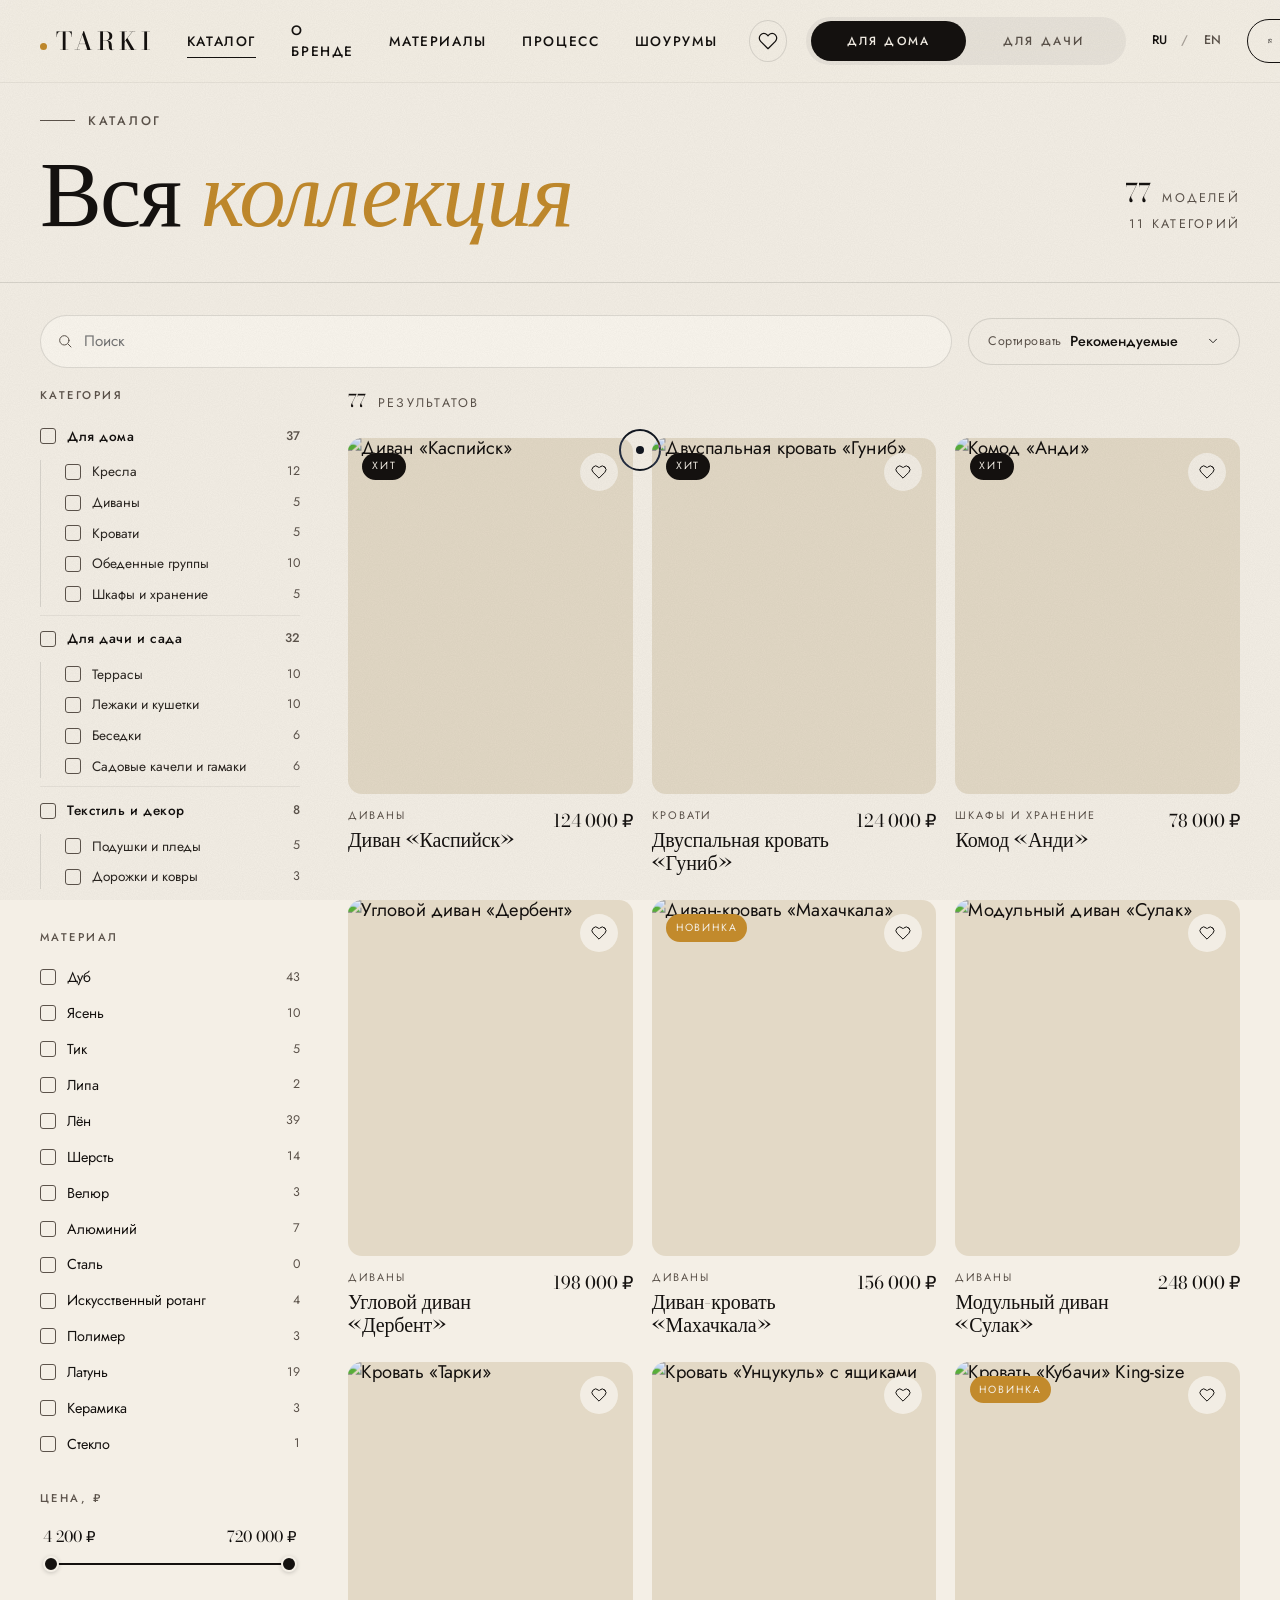
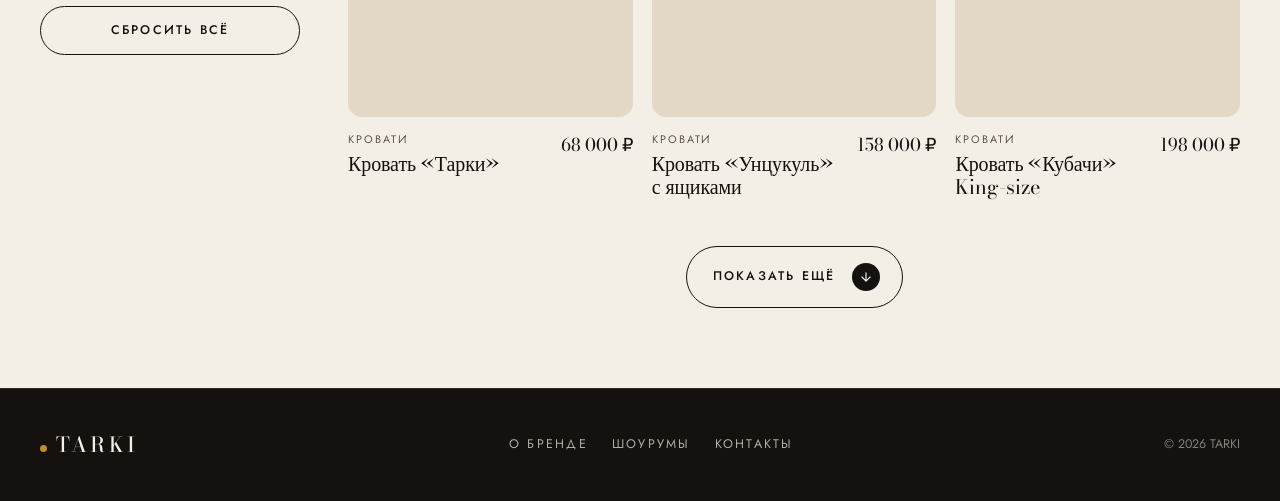
==== commit 33c7f580: "Compact mode toggle on mobile, remove icons Mode toggle (Для дома / Для дачи) now has two responsive" ====
--- a/catalog.html
+++ b/catalog.html
@@ -46,11 +46,9 @@
       <div class="mode" role="group" aria-label="Стиль сайта">
         <span class="mode-pill" id="modePill"></span>
         <button data-mode-btn="city" class="active" aria-pressed="true" title="Для дома · дизайнерская мебель">
-          <svg viewBox="0 0 24 24" fill="none" stroke="currentColor" stroke-width="1.8" stroke-linecap="round" stroke-linejoin="round" aria-hidden="true"><path d="M3 21h18M6 21V8h6v13M14 21v-8h6v8"/></svg>
           <span class="mode-label" data-ru="Для дома" data-en="For home">Для дома</span>
         </button>
         <button data-mode-btn="country" aria-pressed="false" title="Для дачи · загородный отдых">
-          <svg viewBox="0 0 24 24" fill="none" stroke="currentColor" stroke-width="1.8" stroke-linecap="round" stroke-linejoin="round" aria-hidden="true"><path d="M3 21h18M4 21l5-9 4 6 3-4 5 7"/></svg>
           <span class="mode-label" data-ru="Для дачи" data-en="For dacha">Для дачи</span>
         </button>
       </div>
--- a/styles.css
+++ b/styles.css
@@ -146,18 +146,21 @@
   z-index: 0;
 }
 [data-mode="country"] .mode .mode-pill { background: var(--ochre); }
-.mode button svg {
-  width: 13px; height: 13px;
-  display: inline-block;
-  vertical-align: middle;
-  margin-right: 0.3rem;
-}
-
-/* Hide mode toggle text on small screens */
-@media (max-width: 540px) {
-  .mode button .mode-label { display: none; }
-  .mode button { padding: 0.4rem 0.5rem; }
-  .mode button svg { margin-right: 0; }
+
+/* Compact mobile variant — text only, smaller min-width, lighter padding */
+@media (max-width: 760px) {
+  .mode {
+    min-width: 0;
+    padding: 0.2rem;
+  }
+  .mode button {
+    padding: 0.45rem 0.7rem;
+    font-size: 0.6rem;
+    letter-spacing: 0.14em;
+  }
+  .mode .mode-pill {
+    top: 3px; bottom: 3px;
+  }
 }
 img, picture, svg, video { display: block; max-width: 100%; height: auto; }
 img { object-fit: cover; }
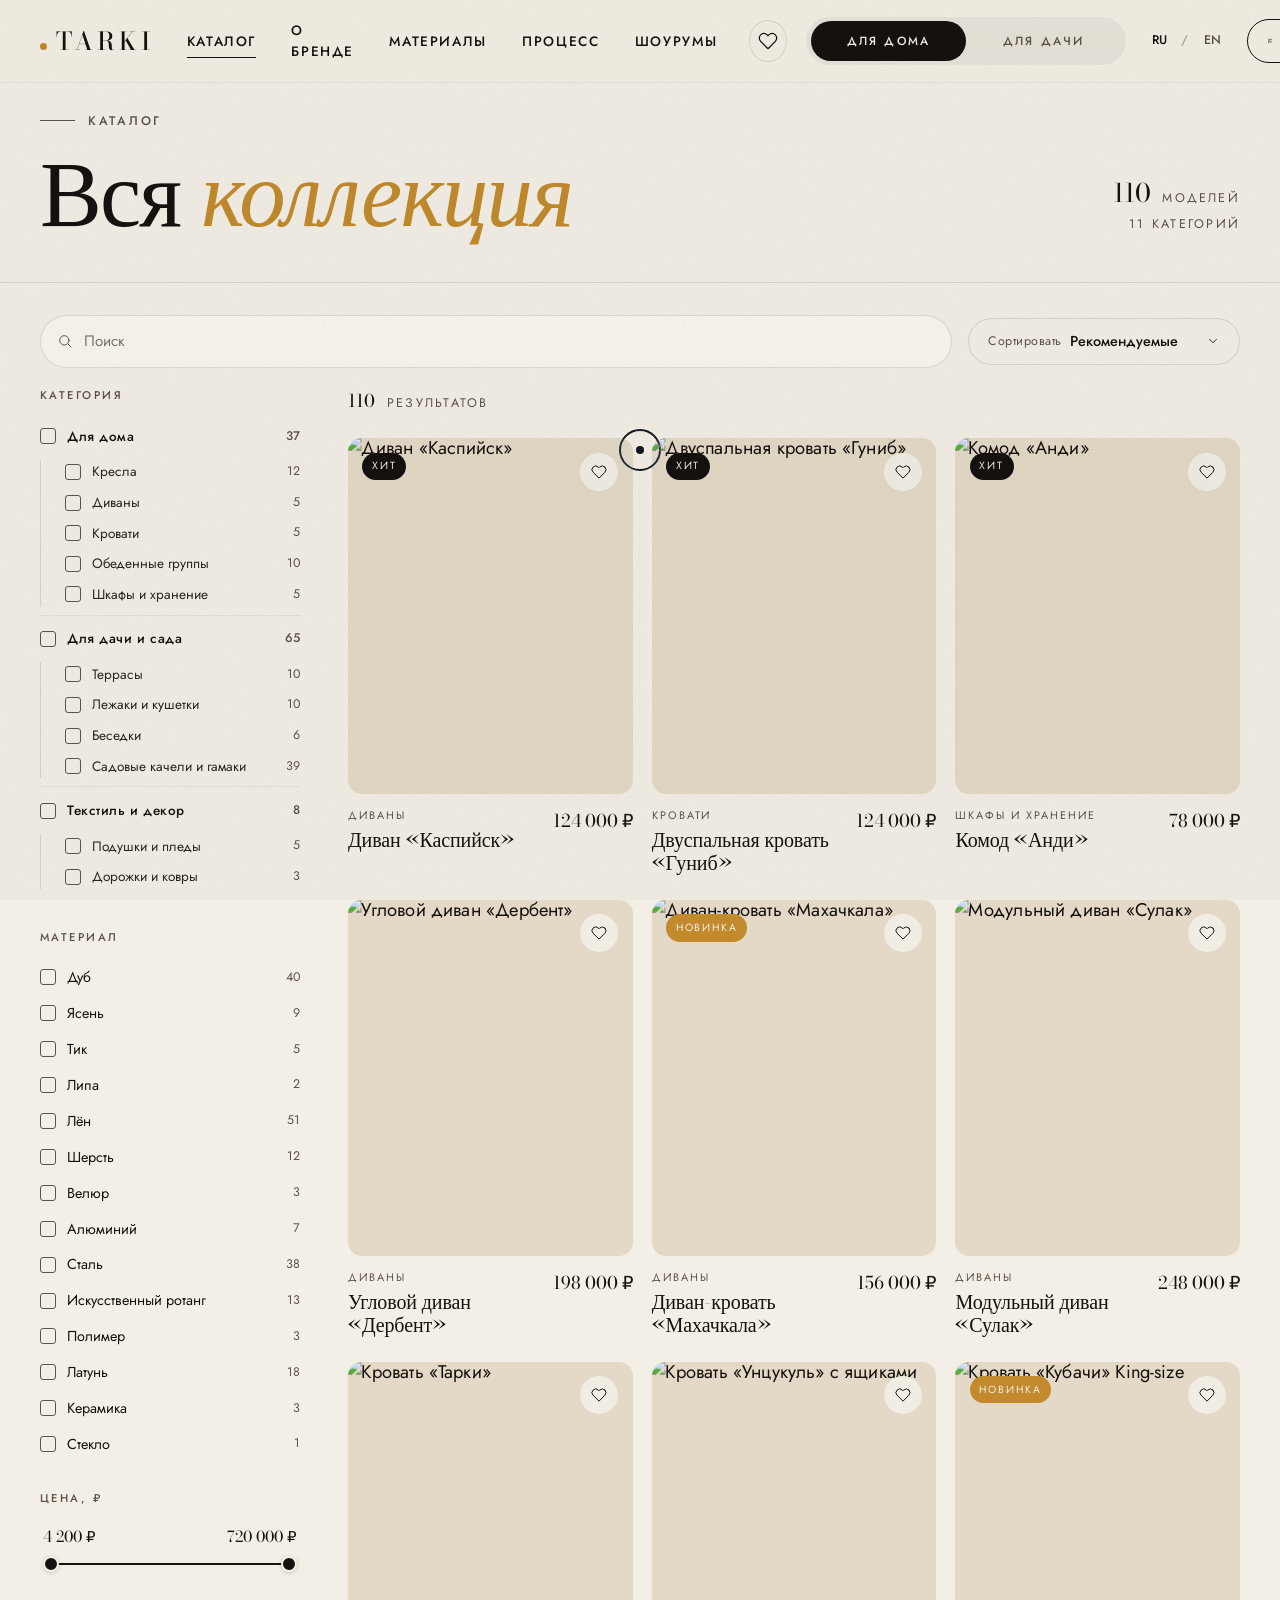
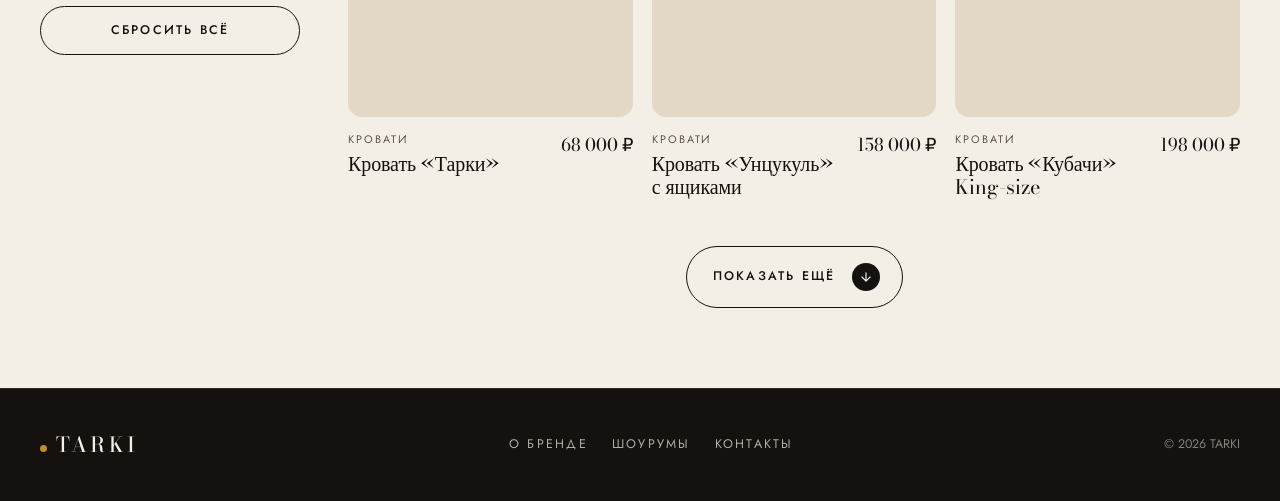
==== commit ac7b3c9b: "Remove "Для двоих и уединения" scenario filter Co-Authored-By: Claude Opus 4.6 <noreply@anthropic.co" ====
--- a/catalog.html
+++ b/catalog.html
@@ -47,9 +47,11 @@
         <span class="mode-pill" id="modePill"></span>
         <button data-mode-btn="city" class="active" aria-pressed="true" title="Для дома · дизайнерская мебель">
           <span class="mode-label" data-ru="Для дома" data-en="For home">Для дома</span>
+          <span class="mode-label-short" data-ru="Дом" data-en="Home">Дом</span>
         </button>
         <button data-mode-btn="country" aria-pressed="false" title="Для дачи · загородный отдых">
           <span class="mode-label" data-ru="Для дачи" data-en="For dacha">Для дачи</span>
+          <span class="mode-label-short" data-ru="Дача" data-en="Dacha">Дача</span>
         </button>
       </div>
       <div class="lang" role="group" aria-label="Language">
@@ -179,7 +181,6 @@
           <div class="filter-group" data-mode-scope="country">
             <h4 class="filter-title" data-ru="Сценарий" data-en="Scenario">Сценарий</h4>
             <ul class="filter-list" id="filterScenario">
-              <li><label><input type="checkbox" data-scn="intimate"/><span data-ru="Для двоих и уединения" data-en="Intimate / two-person">Для двоих и уединения</span></label></li>
               <li><label><input type="checkbox" data-scn="family"/><span data-ru="Для семьи (3–6 чел.)" data-en="Family (3–6)">Для семьи (3–6 чел.)</span></label></li>
               <li><label><input type="checkbox" data-scn="gathering"/><span data-ru="Для большой компании (7+)" data-en="Large gathering (7+)">Для большой компании (7+)</span></label></li>
               <li><label><input type="checkbox" data-scn="dining"/><span data-ru="Для застолий" data-en="Dining">Для застолий</span></label></li>
--- a/styles.css
+++ b/styles.css
@@ -147,20 +147,24 @@
 }
 [data-mode="country"] .mode .mode-pill { background: var(--ochre); }
 
-/* Compact mobile variant — text only, smaller min-width, lighter padding */
-@media (max-width: 760px) {
+.mode-label-short { display: none; }
+
+/* Compact mobile variant — short labels, smaller size */
+@media (max-width: 900px) {
   .mode {
     min-width: 0;
-    padding: 0.2rem;
+    padding: 2px;
   }
   .mode button {
-    padding: 0.45rem 0.7rem;
-    font-size: 0.6rem;
-    letter-spacing: 0.14em;
+    padding: 0.25rem 0.4rem;
+    font-size: 0.55rem;
+    letter-spacing: 0.04em;
   }
   .mode .mode-pill {
-    top: 3px; bottom: 3px;
+    top: 2px; bottom: 2px;
   }
+  .mode-label { display: none; }
+  .mode-label-short { display: inline; }
 }
 img, picture, svg, video { display: block; max-width: 100%; height: auto; }
 img { object-fit: cover; }
@@ -392,10 +396,18 @@
 .is-mobile-open .menu-toggle span:nth-child(2) { transform: translateY(-4px) rotate(-45deg); }
 
 @media (max-width: 900px) {
-  .nav { grid-template-columns: 1fr auto; }
-  .nav-menu, .btn-wa { display: none; }
-  .nav-right { gap: 0.8rem; }
-  .menu-toggle { display: inline-flex; }
+  .nav { grid-template-columns: auto 1fr; gap: 0.5rem; }
+  .nav-menu, .btn-wa, .lang { display: none; }
+  .nav-right { gap: 0.4rem; justify-content: flex-end; }
+  .nav-right .icon-btn { order: 1; width: 36px; height: 36px; }
+  .menu-toggle {
+    display: inline-flex; order: 2;
+    width: 36px; height: 36px;
+  }
+  .menu-toggle span { left: 10px; right: 10px; }
+  .menu-toggle span:nth-child(1) { top: 14px; }
+  .menu-toggle span:nth-child(2) { top: 22px; }
+  .mode { order: 3; }
 
   .mobile-panel {
     position: fixed;
--- a/catalog.css
+++ b/catalog.css
@@ -238,6 +238,7 @@
 }
 @media (max-width: 900px) {
   .cat-grid-wrap { grid-template-columns: 1fr; gap: 0; }
+  .icon-btn { width: 36px; height: 36px; }
 }
 
 .result-count {
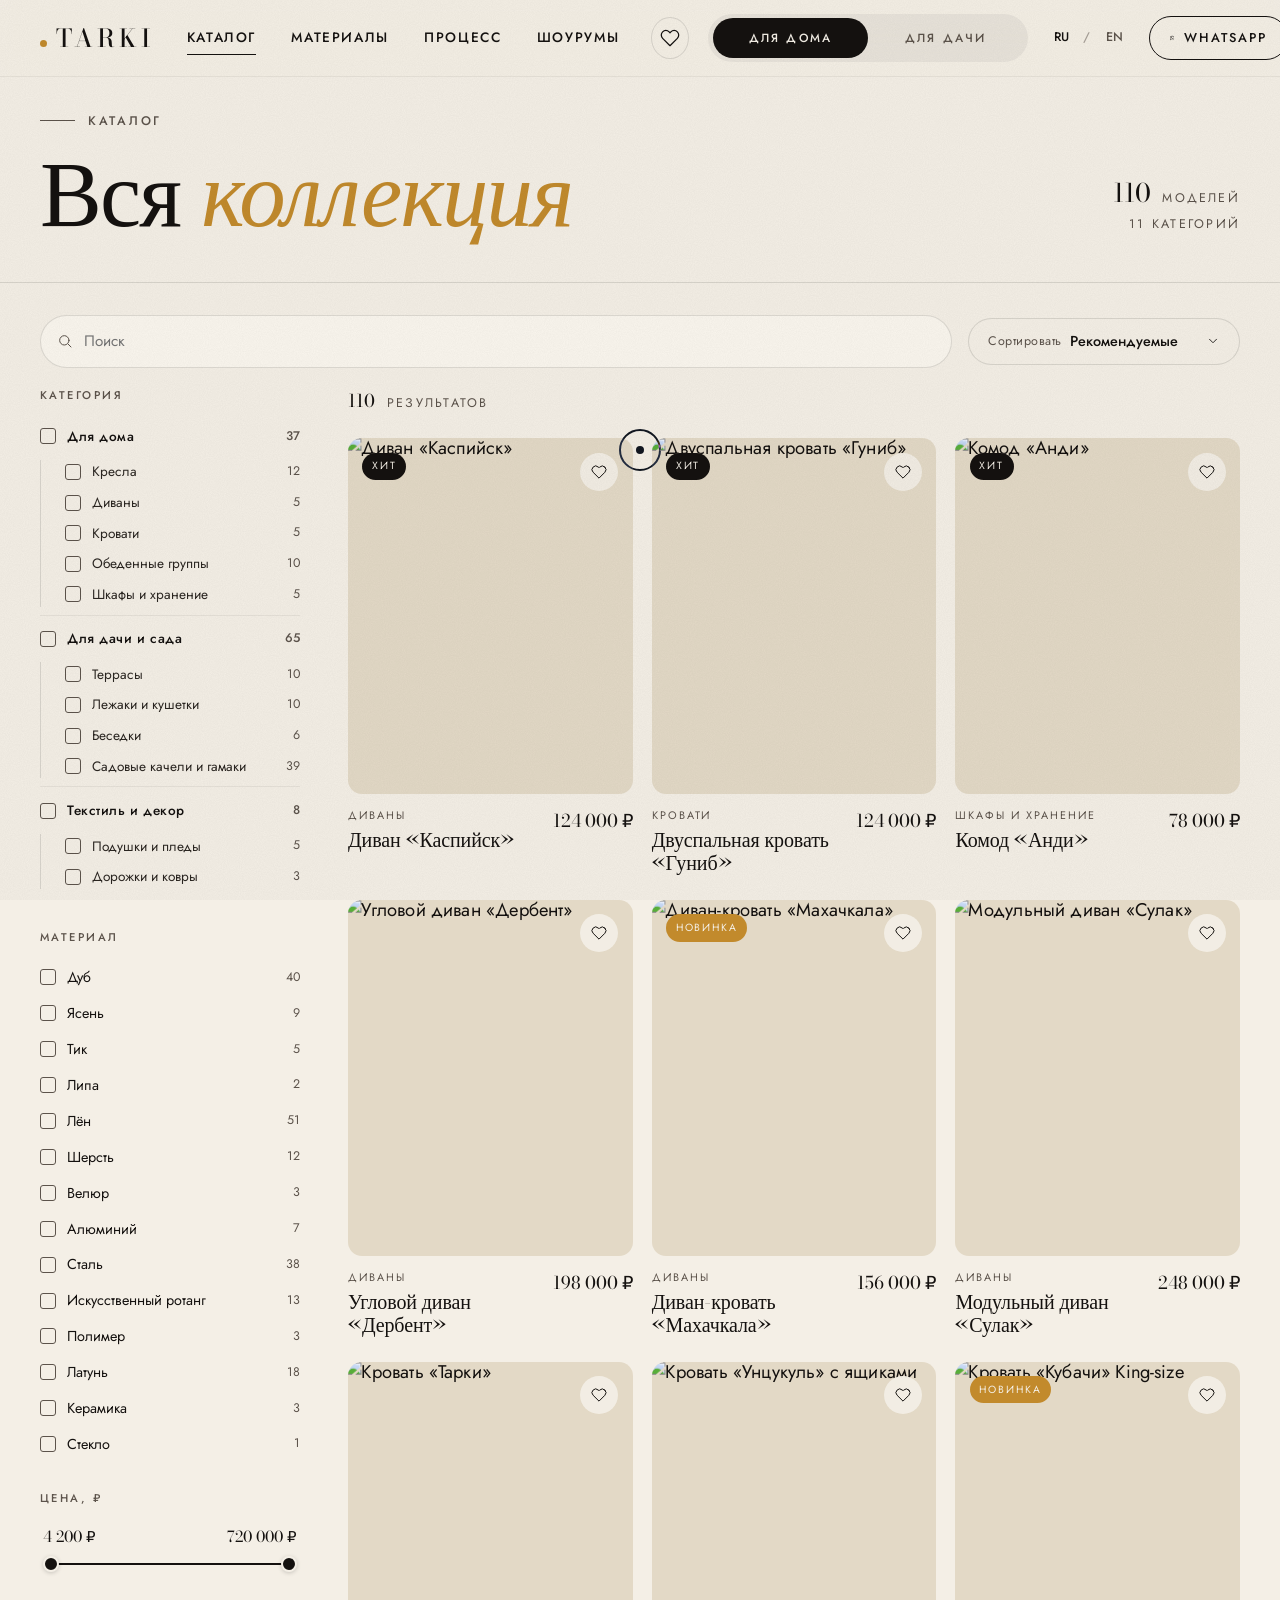
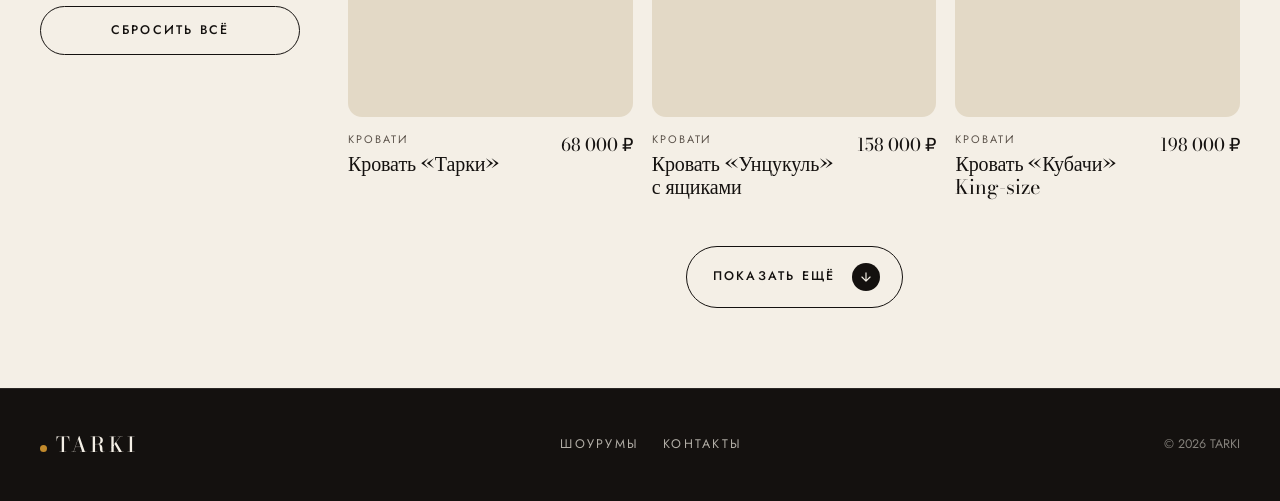
==== commit 5a98c34a: "Remove "О бренде" (manifesto) section and its nav links Delete the manifesto section from index.html" ====
--- a/catalog.html
+++ b/catalog.html
@@ -32,7 +32,6 @@
 
     <nav class="nav-menu" aria-label="Main">
       <a href="catalog.html" class="active" data-ru="Каталог" data-en="Catalog">Каталог</a>
-      <a href="index.html#manifesto" data-ru="О бренде" data-en="Studio">О бренде</a>
       <a href="index.html#materials" data-ru="Материалы" data-en="Materials">Материалы</a>
       <a href="index.html#process" data-ru="Процесс" data-en="Process">Процесс</a>
       <a href="index.html#showrooms" data-ru="Шоурумы" data-en="Showrooms">Шоурумы</a>
@@ -71,11 +70,10 @@
 
   <nav class="mobile-panel" aria-label="Mobile" id="mobilePanel">
     <a href="catalog.html"><span>01</span><span data-ru="Каталог" data-en="Catalog">Каталог</span></a>
-    <a href="index.html#manifesto"><span>02</span><span data-ru="О бренде" data-en="Studio">О бренде</span></a>
-    <a href="index.html#materials"><span>03</span><span data-ru="Материалы" data-en="Materials">Материалы</span></a>
-    <a href="index.html#process"><span>04</span><span data-ru="Процесс" data-en="Process">Процесс</span></a>
-    <a href="index.html#showrooms"><span>05</span><span data-ru="Шоурумы" data-en="Showrooms">Шоурумы</span></a>
-    <a href="index.html#contact"><span>06</span><span data-ru="Контакты" data-en="Contact">Контакты</span></a>
+    <a href="index.html#materials"><span>02</span><span data-ru="Материалы" data-en="Materials">Материалы</span></a>
+    <a href="index.html#process"><span>03</span><span data-ru="Процесс" data-en="Process">Процесс</span></a>
+    <a href="index.html#showrooms"><span>04</span><span data-ru="Шоурумы" data-en="Showrooms">Шоурумы</span></a>
+    <a href="index.html#contact"><span>05</span><span data-ru="Контакты" data-en="Contact">Контакты</span></a>
   </nav>
 
   <!-- ============================================================
@@ -268,7 +266,6 @@
     <div class="container">
       <a href="index.html" class="brand" style="color:var(--paper)"><span class="dot"></span><span>TARKI</span></a>
       <div class="foot-links">
-        <a href="index.html#manifesto" data-ru="О бренде" data-en="Studio">О бренде</a>
         <a href="index.html#showrooms" data-ru="Шоурумы" data-en="Showrooms">Шоурумы</a>
         <a href="index.html#contact" data-ru="Контакты" data-en="Contact">Контакты</a>
       </div>
--- a/styles.css
+++ b/styles.css
@@ -229,7 +229,7 @@
   position: fixed;
   top: 0; left: 0;
   pointer-events: none;
-  z-index: 100;
+  z-index: 9999;
   border-radius: 50%;
   transform: translate(-50%, -50%);
   transition: opacity 0.3s ease, width 0.35s var(--ease-out), height 0.35s var(--ease-out),
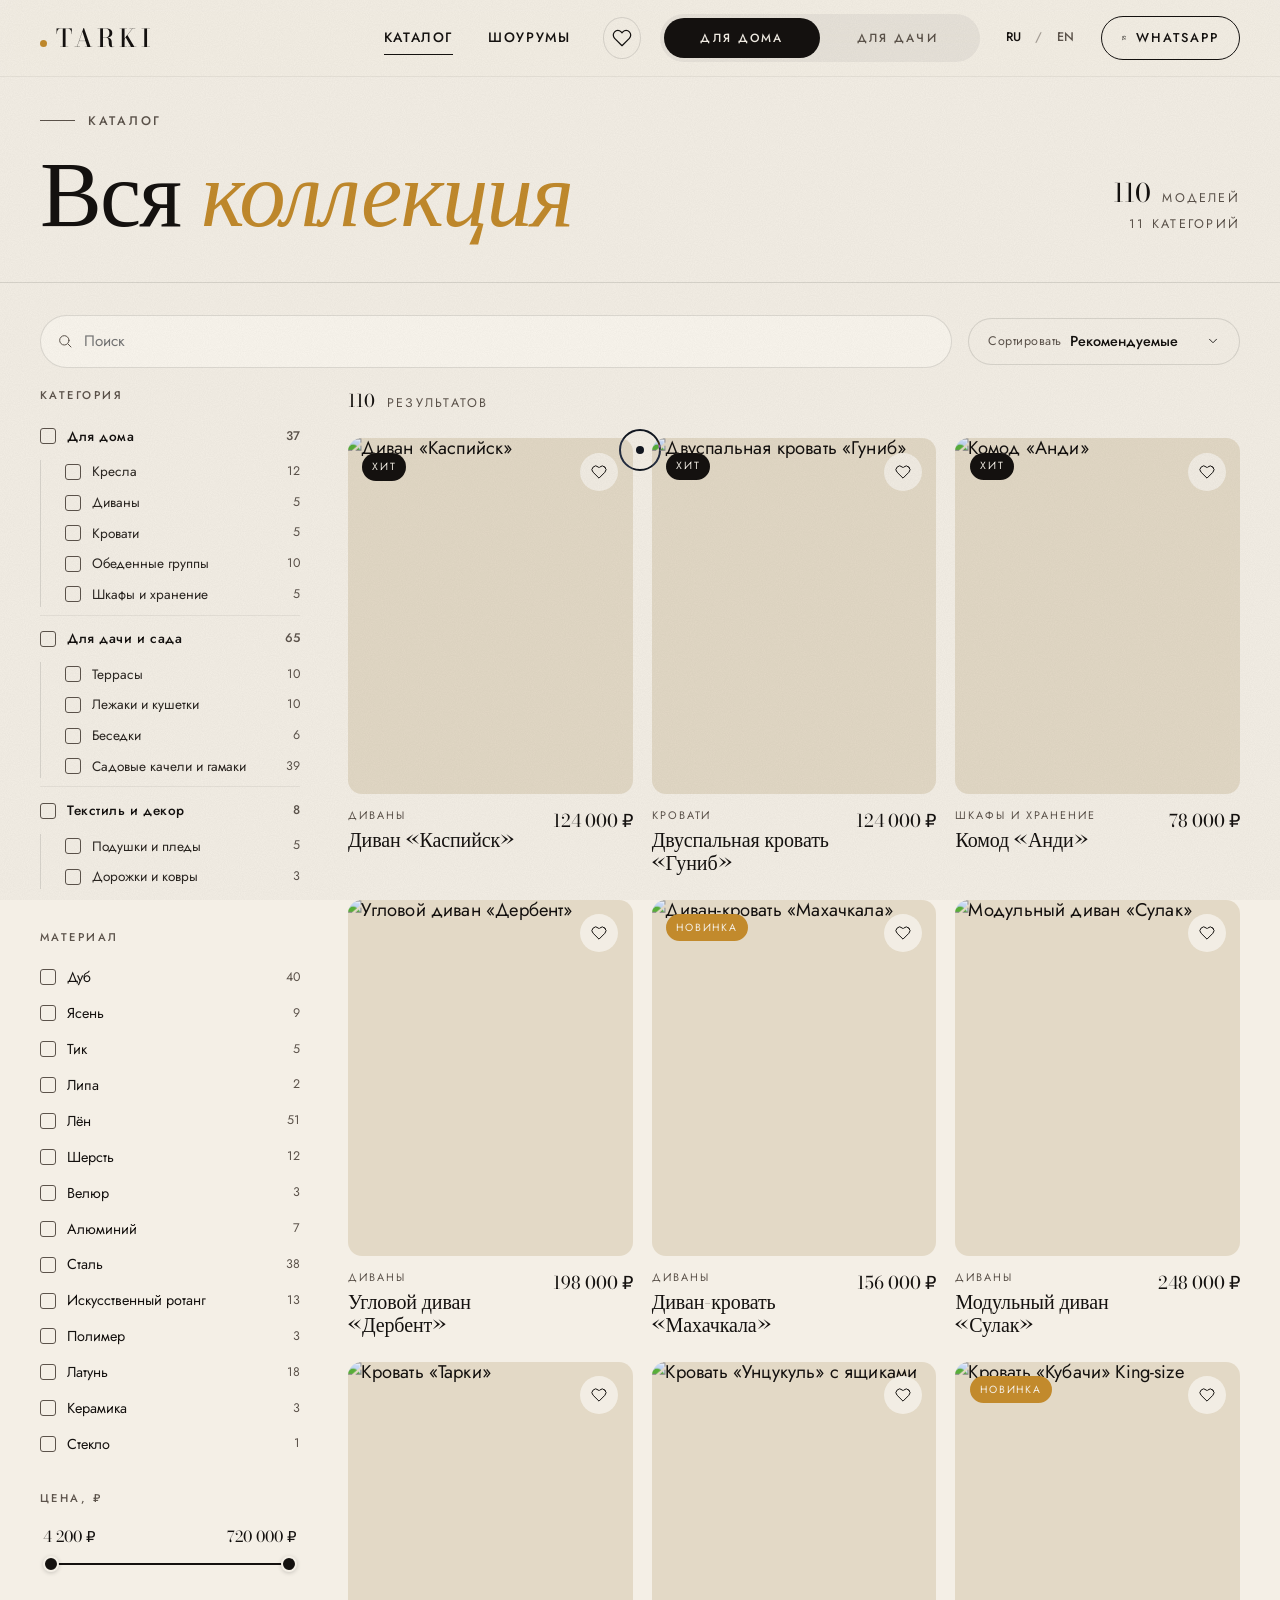
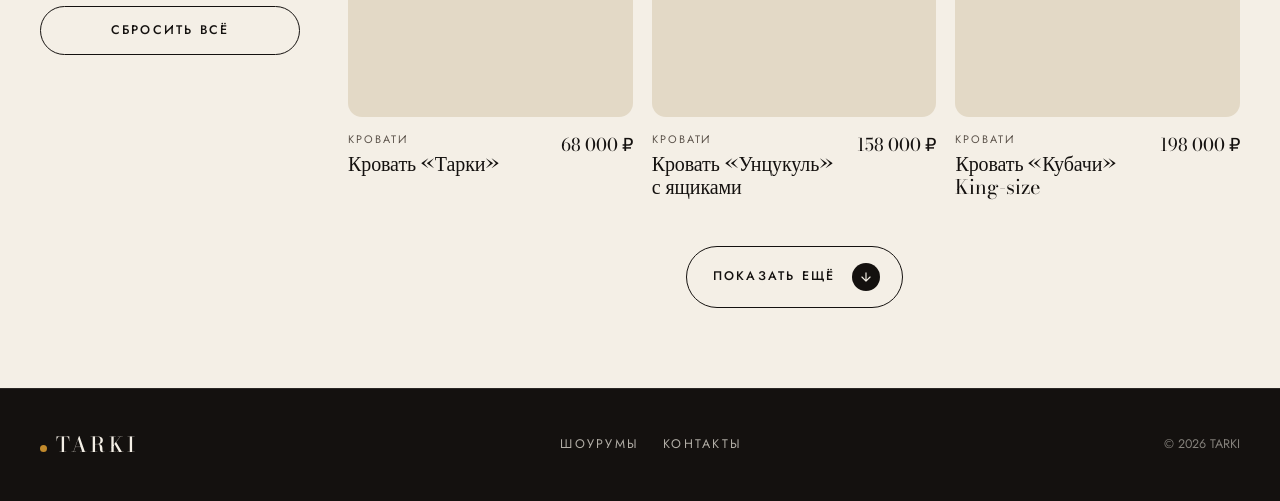
==== commit f6c48132: "Hide Materials, Process and Stats sections (temporary) Add the `hidden` attribute to the #materials," ====
--- a/catalog.html
+++ b/catalog.html
@@ -32,8 +32,6 @@
 
     <nav class="nav-menu" aria-label="Main">
       <a href="catalog.html" class="active" data-ru="Каталог" data-en="Catalog">Каталог</a>
-      <a href="index.html#materials" data-ru="Материалы" data-en="Materials">Материалы</a>
-      <a href="index.html#process" data-ru="Процесс" data-en="Process">Процесс</a>
       <a href="index.html#showrooms" data-ru="Шоурумы" data-en="Showrooms">Шоурумы</a>
     </nav>
 
@@ -70,10 +68,8 @@
 
   <nav class="mobile-panel" aria-label="Mobile" id="mobilePanel">
     <a href="catalog.html"><span>01</span><span data-ru="Каталог" data-en="Catalog">Каталог</span></a>
-    <a href="index.html#materials"><span>02</span><span data-ru="Материалы" data-en="Materials">Материалы</span></a>
-    <a href="index.html#process"><span>03</span><span data-ru="Процесс" data-en="Process">Процесс</span></a>
-    <a href="index.html#showrooms"><span>04</span><span data-ru="Шоурумы" data-en="Showrooms">Шоурумы</span></a>
-    <a href="index.html#contact"><span>05</span><span data-ru="Контакты" data-en="Contact">Контакты</span></a>
+    <a href="index.html#showrooms"><span>02</span><span data-ru="Шоурумы" data-en="Showrooms">Шоурумы</span></a>
+    <a href="index.html#contact"><span>03</span><span data-ru="Контакты" data-en="Contact">Контакты</span></a>
   </nav>
 
   <!-- ============================================================
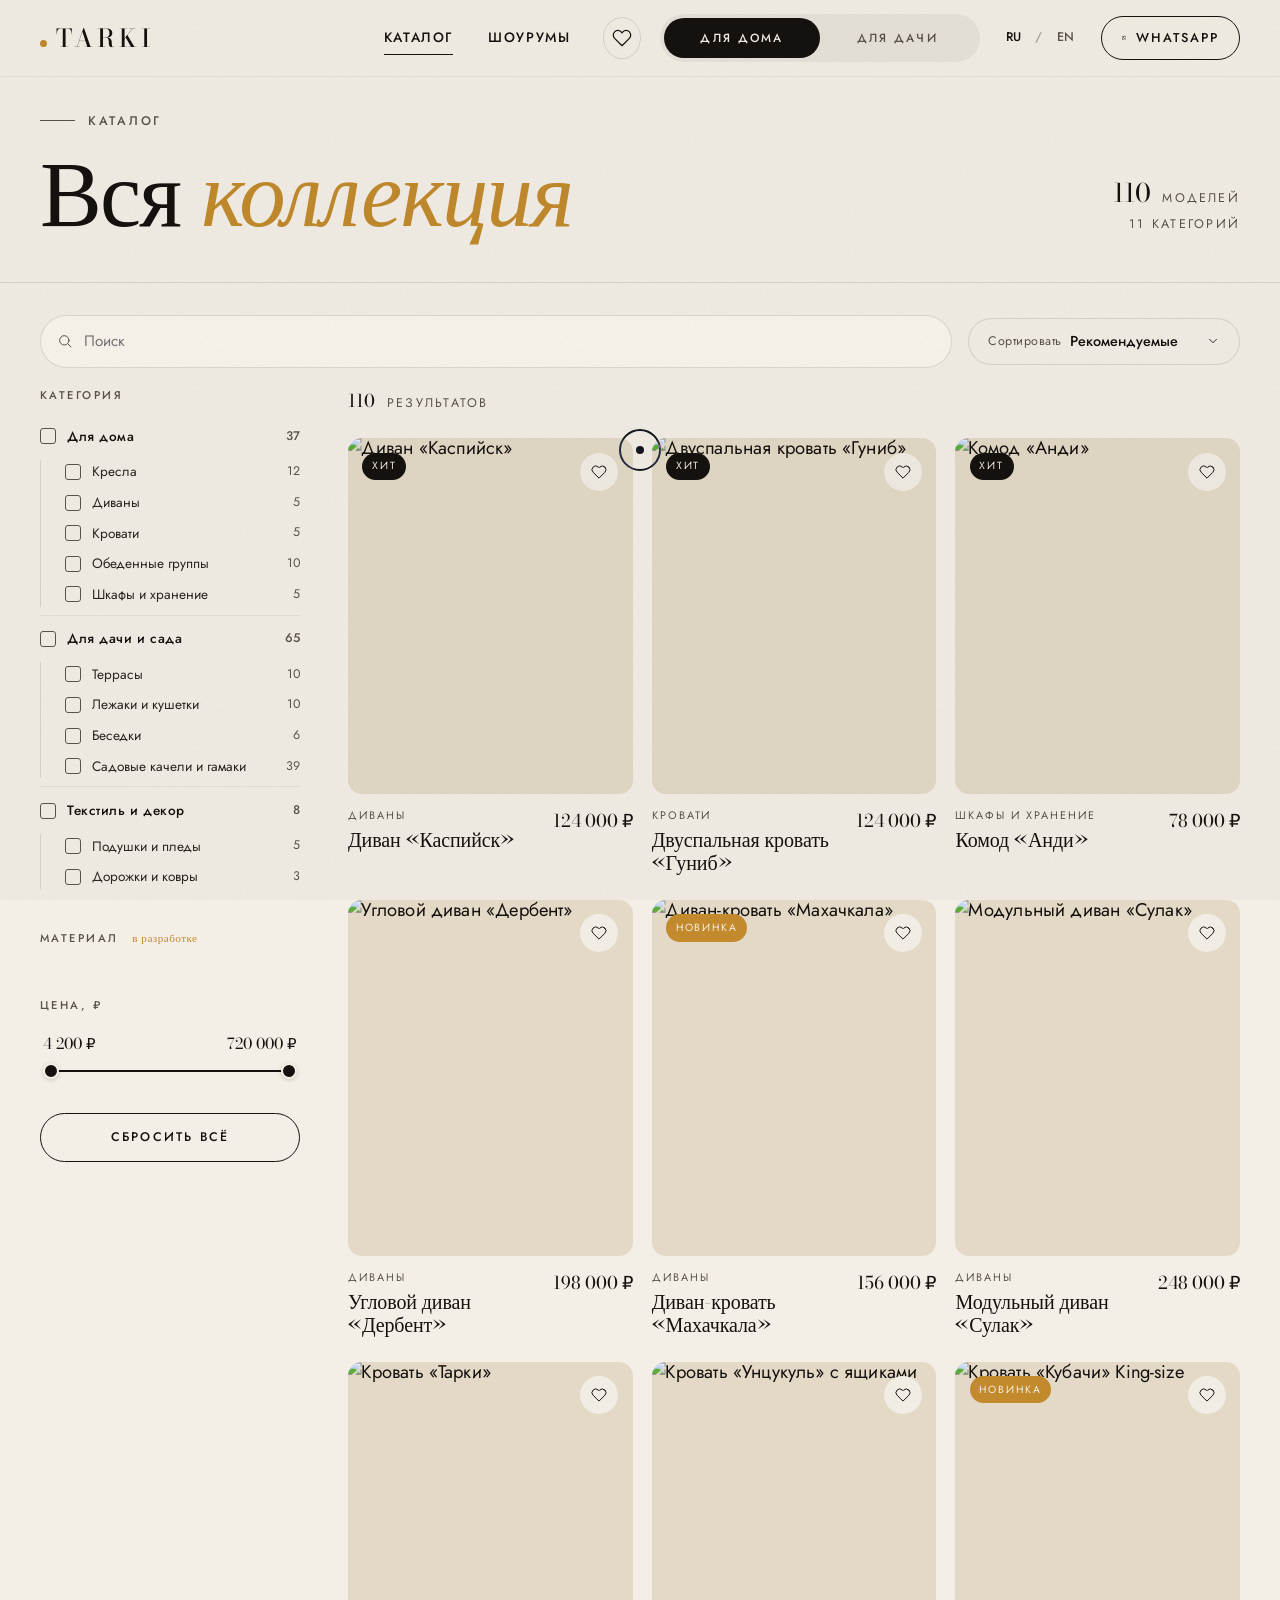
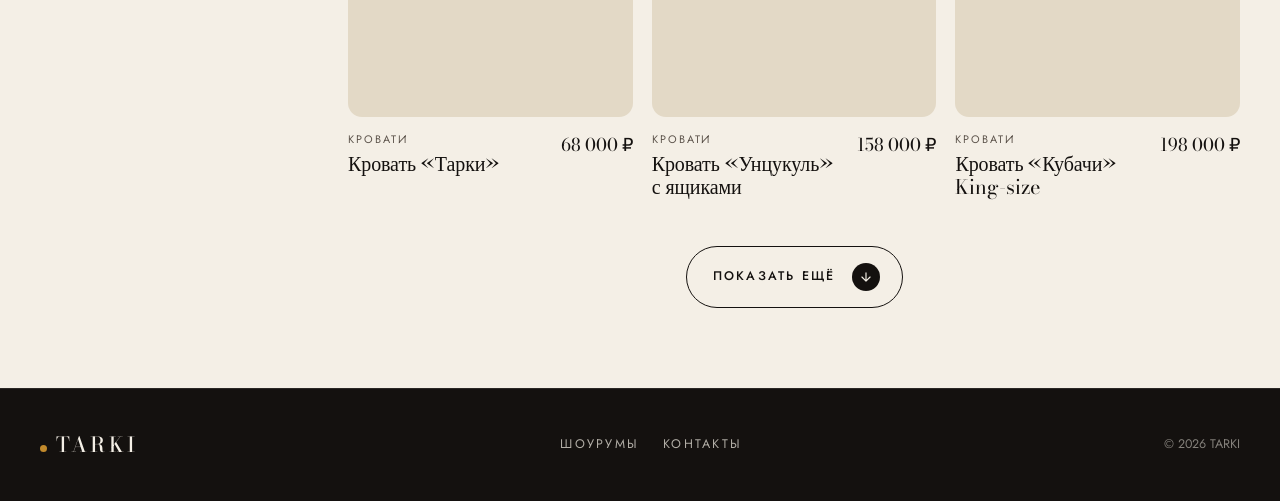
==== commit dbb98e62: "Disable material filter, mark it "в разработке" Stop rendering the material checkboxes in catalog.js" ====
--- a/catalog.html
+++ b/catalog.html
@@ -141,7 +141,7 @@
           </div>
 
           <div class="filter-group">
-            <h4 class="filter-title" data-ru="Материал" data-en="Material">Материал</h4>
+            <h4 class="filter-title" data-ru="Материал <em>в разработке</em>" data-en="Material <em>coming soon</em>">Материал <em>в разработке</em></h4>
             <ul class="filter-list" id="filterMaterial"></ul>
           </div>
 
--- a/catalog.css
+++ b/catalog.css
@@ -285,6 +285,14 @@
   color: var(--ink-mute);
   font-weight: 500;
   margin-bottom: 0.4rem;
+}
+/* "в разработке" note next to the Material filter title */
+.filter-title em {
+  font-style: normal;
+  letter-spacing: 0.04em;
+  text-transform: none;
+  color: var(--ochre);
+  margin-left: 0.5rem;
 }
 .filter-list { display: flex; flex-direction: column; gap: 0.55rem; }
 .filter-list label {
